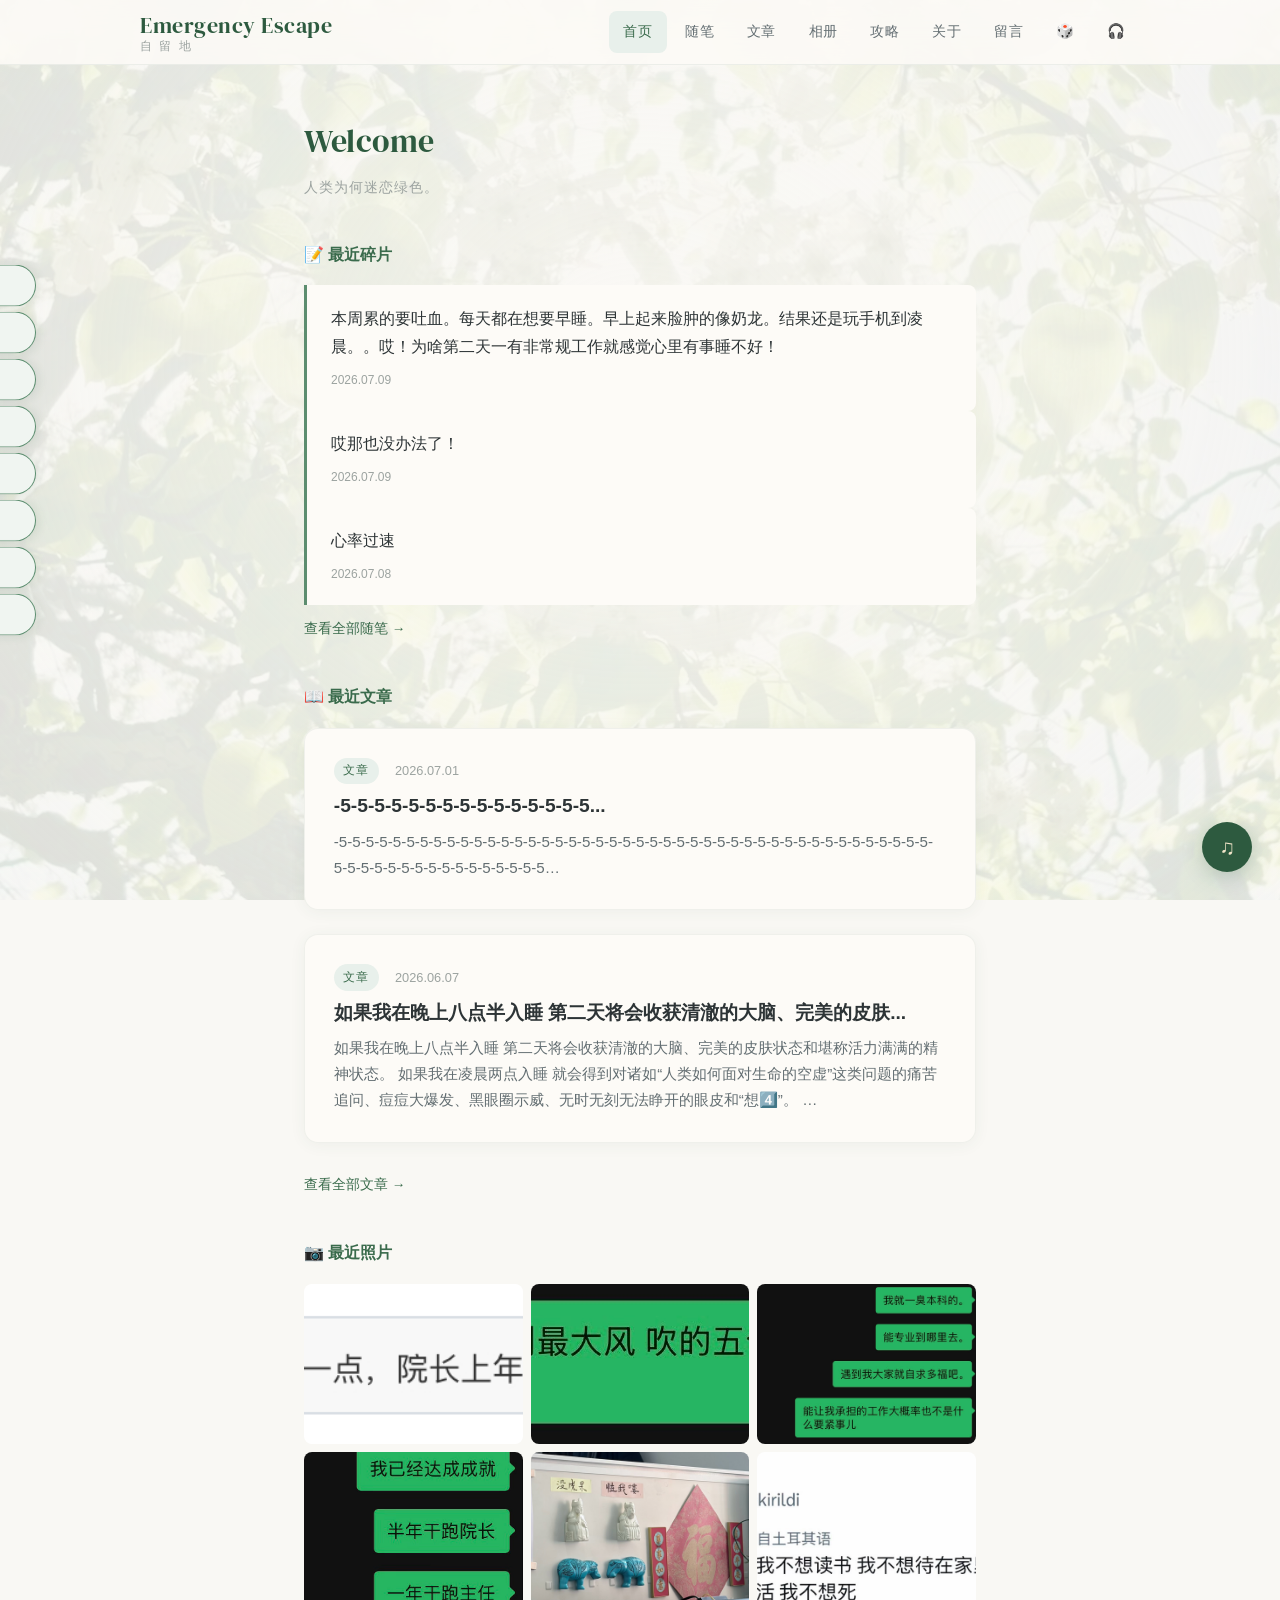
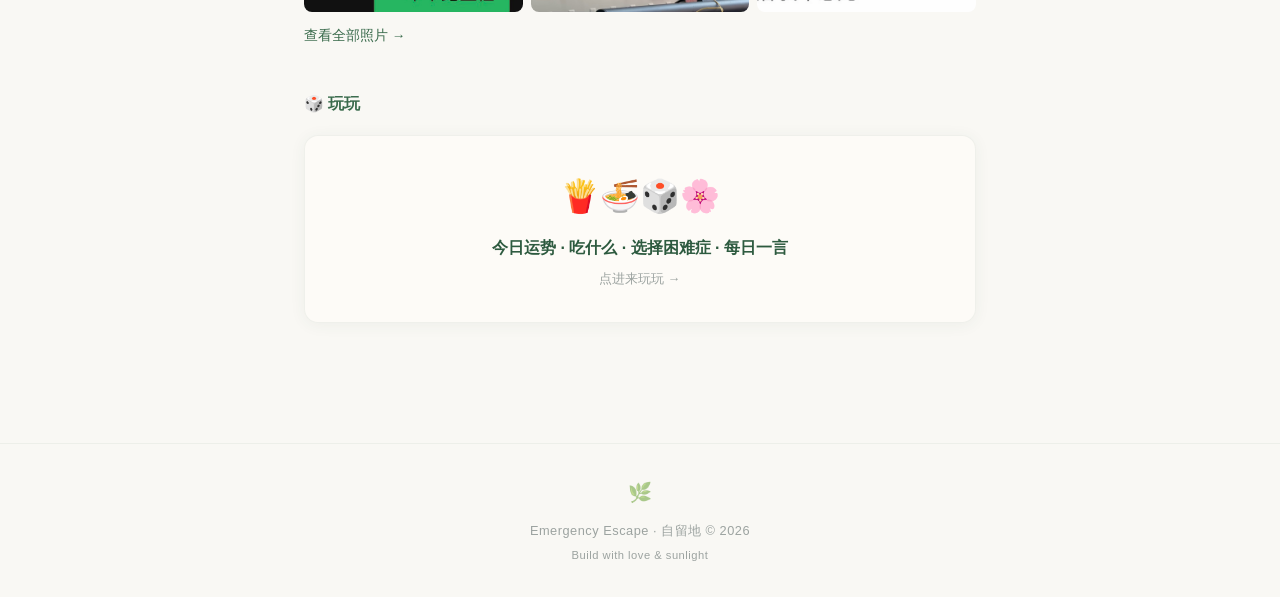
==== index.html @ 549bf19c "feat: 左侧边缘小动物探头缩头交互 - 8只可爱小动物竖排固定在页面左侧: 🐱🐶🐰🦊🐼🐸🐥🐨 - 默认探出脑袋(露出约36px)，鼠标悬停缩回(仅露4px) - 弹性动画 cubic-bezier" ====
<!DOCTYPE html>
<html lang="zh-CN">
<head>
  <meta charset="UTF-8">
  <meta name="viewport" content="width=device-width, initial-scale=1.0">
  <meta name="referrer" content="no-referrer">
  <title>Emergency Escape · 自留地</title>
  <link rel="stylesheet" href="css/style.css?v=1784276119">
  <link href="https://fonts.googleapis.com/css2?family=DM+Serif+Display:ital@0;1&display=swap" rel="stylesheet">
</head>
<body>

  <!-- 加载动画 -->
  <div class="loader-overlay" id="loader">
    <picture>
      <source srcset="images/still-feeling.webp?v=1" type="image/webp">
      <img src="images/still-feeling.jpg?v=1" class="loader-leaf" alt="🌿">
    </picture>
    <span class="loader-text">STILL FEELING</span>
  </div>

  <!-- 顶部导航 -->
  <header class="site-header">
    <div class="header-inner">
      <a href="#home" class="brand" onclick="navigate('home')">
        <span class="brand-en">Emergency Escape</span>
        <span class="brand-cn">自 留 地</span>
      </a>
      <button class="mobile-nav-toggle" onclick="toggleMobileNav()">☰</button>
      <nav class="nav-links" id="mobileNav">
        <a href="#home" onclick="navigate('home')">首页</a>
        <a href="#essays" onclick="navigate('essays')">随笔</a>
        <a href="#articles" onclick="navigate('articles')">文章</a>
        <a href="#photos" onclick="navigate('photos')">相册</a>
        <a href="#guides" onclick="navigate('guides')">攻略</a>
        <a href="#about" onclick="navigate('about')">关于</a>
        <a href="#guestbook" onclick="navigate('guestbook')">留言</a>
        <a href="#fun" onclick="navigate('fun')">🎲</a>
        <a href="#musicshares" onclick="navigate('musicshares')">🎧</a>
      </nav>
    </div>
  </header>

  <!-- 主内容区 -->
  <main class="main-content" id="mainContent">
    <!-- 各页面通过JS动态渲染 -->
  </main>

  <!-- 页脚 -->
  <footer class="site-footer">
    <a class='footer-leaf' href='/admin' title='管理'>🌿</a>
    <p>Emergency Escape · 自留地 &copy; 2026</p>
    <p style="margin-top:0.2rem;font-size:0.7rem;">Build with love & sunlight</p>
  </footer>
  <div class="lightbox" id="lightbox" onclick="closeLightbox()">
    <img src="" alt="" id="lightboxImg">
  </div>

  <!-- 左侧小动物探头 -->
  <div class="animal-peekers" id="animalPeekers">
    <div class="peek-animal" data-animal="🐱" style="--i: 0" title="喵~"></div>
    <div class="peek-animal" data-animal="🐶" style="--i: 1" title="汪~"></div>
    <div class="peek-animal" data-animal="🐰" style="--i: 2" title="咕~"></div>
    <div class="peek-animal" data-animal="🦊" style="--i: 3" title="嗷~"></div>
    <div class="peek-animal" data-animal="🐼" style="--i: 4" title="嗯~"></div>
    <div class="peek-animal" data-animal="🐸" style="--i: 5" title="呱~"></div>
    <div class="peek-animal" data-animal="🐥" style="--i: 6" title="叽~"></div>
    <div class="peek-animal" data-animal="🐨" style="--i: 7" title="呼~"></div>
  </div>

  <!-- 返回顶部 -->
  <button class="back-to-top" id="backToTop" onclick="window.scrollTo({top:0,behavior:'smooth'})">↑</button>

  <script src="data/weibo_import.js?v=1784276119"></script>
  <script src="js/data.js?v=1784276119"></script>
  <script src="js/app.js?v=1784276119"></script>
  <script src="data/playlist.js?v=1784276119"></script>
  <script src="data/pinned-song.js?v=1784276119"></script>
  <script src="js/player.js?v=1784276119"></script>
  <script src="js/survey.js?v=1784276119"></script>
</body>
</html>
---- css/style.css ----
/* ========================================
   Emergency Escape · 自留地
   墨绿色系 · 阳光树影 · 温暖纸白
   ======================================== */

:root {
  --green-deep: #2D5A3F;
  --green-mid: #3A6B4C;
  --green-soft: #5C8D6F;
  --green-wash: #E8F0EB;
  --green-pale: #F0F5F1;
  --paper: #F9F8F4;
  --paper-warm: #FDFBF7;
  --text: #2D3436;
  --text-light: #636E72;
  --text-muted: #9CA3A0;
  --gold: #C4A35A;
  --gold-light: #F0E4C8;
  --shadow: 0 2px 16px rgba(45, 90, 63, 0.06);
  --shadow-hover: 0 4px 24px rgba(45, 90, 63, 0.10);
  --radius: 14px;
  --radius-sm: 8px;
  --font-cn: "PingFang SC", "Hiragino Sans GB", "Microsoft YaHei", sans-serif;
  --font-en: "DM Serif Display", "Georgia", "Times New Roman", serif;
  --transition: 0.3s cubic-bezier(0.4, 0, 0.2, 1);
}

* { margin: 0; padding: 0; box-sizing: border-box; }

html { scroll-behavior: smooth; }

body {
  font-family: var(--font-cn);
  background: var(--paper);
  color: var(--text);
  line-height: 1.8;
  -webkit-font-smoothing: antialiased;
  min-height: 100vh;
  position: relative;
  cursor: url("data:image/svg+xml,%3Csvg xmlns='http://www.w3.org/2000/svg' width='32' height='32' viewBox='0 0 32 32'%3E%3Ctext x='16' y='22' text-anchor='middle' font-size='24'%3E🍟%3C/text%3E%3C/svg%3E") 16 16, auto;
}

/* 全站🍟光标 */
a, button, .card, .essay-item, .photo-bubble, .card-photos img,
.essay-photo, .nav-links a, .lightbox, .brand, .home-block,
[onclick], input[type="submit"], input[type="button"] {
  cursor: url("data:image/svg+xml,%3Csvg xmlns='http://www.w3.org/2000/svg' width='32' height='32' viewBox='0 0 32 32'%3E%3Ctext x='16' y='22' text-anchor='middle' font-size='24'%3E🍟%3C/text%3E%3C/svg%3E") 16 16, auto;
}

/* 全页梨花图半透背景 */
body::before {
  content: '';
  position: fixed;
  top: 0; left: 0;
  width: 100%; height: 100%;
  background: url('../images/leaf-blossom.jpg') center/cover no-repeat;
  background-attachment: fixed;
  opacity: 0.12;
  z-index: 0;
  pointer-events: none;
}

/* 中心渐变蒙版 — 引导视线聚焦内容，边缘更透 */
body::after {
  content: '';
  position: fixed;
  top: 0; left: 0;
  width: 100%; height: 100%;
  background: radial-gradient(ellipse at 50% 40%, rgba(249,248,244,0.65) 0%, rgba(249,248,244,0.35) 60%, rgba(249,248,244,0.15) 100%);
  z-index: 0;
  pointer-events: none;
}

/* ===== 顶部导航 ===== */
.site-header {
  position: sticky;
  top: 0;
  z-index: 100;
  background: rgba(253, 251, 247, 0.85);
  backdrop-filter: blur(20px);
  -webkit-backdrop-filter: blur(20px);
  border-bottom: 1px solid rgba(58, 107, 76, 0.08);
  padding: 0 2rem;
  transition: var(--transition);
}

.header-inner {
  max-width: 1000px;
  margin: 0 auto;
  display: flex;
  align-items: center;
  justify-content: space-between;
  height: 64px;
}

.brand {
  display: flex;
  flex-direction: column;
  gap: 0;
  text-decoration: none;
}

.brand-en {
  font-family: var(--font-en);
  font-size: 1.35rem;
  font-weight: 400;
  color: var(--green-deep);
  letter-spacing: 0.5px;
  line-height: 1.3;
}

.brand-cn {
  font-size: 0.75rem;
  color: var(--text-muted);
  letter-spacing: 2px;
  line-height: 1;
}

.nav-links {
  display: flex;
  gap: 0.25rem;
  list-style: none;
}

.nav-links a {
  display: block;
  padding: 0.5rem 0.9rem;
  text-decoration: none;
  color: var(--text-light);
  font-size: 0.9rem;
  border-radius: var(--radius-sm);
  transition: var(--transition);
  letter-spacing: 0.5px;
}

.nav-links a:hover,
.nav-links a.active {
  color: var(--green-mid);
  background: var(--green-wash);
}

.mobile-nav-toggle {
  display: none;
  background: none;
  border: none;
  font-size: 1.5rem;
  color: var(--green-mid);
  cursor: pointer;
  padding: 0.5rem;
}

/* ===== 主内容区 ===== */
.main-content {
  max-width: 720px;
  margin: 0 auto;
  padding: 3rem 1.5rem 5rem;
  min-height: calc(100vh - 180px);
  position: relative;
  z-index: 1;
}

/* ===== 页面标题 ===== */
.page-title {
  font-family: var(--font-en);
  font-size: 2rem;
  color: var(--green-deep);
  margin-bottom: 0.35rem;
  font-weight: 400;
  letter-spacing: 0.5px;
}

.page-subtitle {
  font-size: 0.85rem;
  color: var(--text-muted);
  margin-bottom: 2.5rem;
  letter-spacing: 1px;
}

/* ===== 卡片 ===== */
.card {
  background: var(--paper-warm);
  border: 1px solid rgba(58, 107, 76, 0.07);
  border-radius: var(--radius);
  padding: 1.8rem;
  margin-bottom: 1.5rem;
  transition: var(--transition);
  box-shadow: var(--shadow);
}

.card:hover {
  box-shadow: var(--shadow-hover);
  transform: translateY(-1px);
}

.card-meta {
  display: flex;
  align-items: center;
  gap: 1rem;
  font-size: 0.8rem;
  color: var(--text-muted);
  margin-bottom: 0.5rem;
}

.card-category {
  display: inline-block;
  padding: 0.15rem 0.6rem;
  background: var(--green-wash);
  color: var(--green-mid);
  border-radius: 100px;
  font-size: 0.75rem;
  letter-spacing: 1px;
}

.card-title {
  font-size: 1.2rem;
  color: var(--text);
  margin-bottom: 0.5rem;
  font-weight: 600;
  line-height: 1.5;
}

.card-excerpt {
  font-size: 0.95rem;
  color: var(--text-light);
  line-height: 1.7;
  display: -webkit-box;
  -webkit-line-clamp: 3;
  -webkit-box-orient: vertical;
  overflow: hidden;
}

.card-photos {
  display: grid;
  grid-template-columns: repeat(auto-fill, minmax(180px, 1fr));
  gap: 0.5rem;
  margin-top: 1rem;
}

.card-photos img {
  width: 100%;
  height: 160px;
  object-fit: cover;
  border-radius: var(--radius-sm);
  cursor: pointer;
  transition: var(--transition);
}

.card-photos img:hover {
  transform: scale(1.03);
  box-shadow: var(--shadow-hover);
}

/* ===== 随笔碎片 ===== */
.essay-feed {
  display: flex;
  flex-direction: column;
  gap: 1.2rem;
}

.essay-item {
  background: var(--paper-warm);
  border-left: 3px solid var(--green-soft);
  padding: 1.2rem 1.5rem;
  border-radius: 0 var(--radius-sm) var(--radius-sm) 0;
  position: relative;
  transition: var(--transition);
}

.essay-item:hover {
  border-left-color: var(--green-mid);
  background: #fff;
}

.essay-text {
  font-size: 1rem;
  line-height: 1.8;
  color: var(--text);
}

.essay-date {
  font-size: 0.75rem;
  color: var(--text-muted);
  margin-top: 0.5rem;
}

.essay-photo {
  margin-top: 0.8rem;
  max-width: 100%;
  border-radius: var(--radius-sm);
  max-height: 400px;
  object-fit: contain;
}

/* ===== 文章页 ===== */
.article-full {
  max-width: 680px;
  margin: 0 auto;
}

.article-full h1 {
  font-size: 1.8rem;
  color: var(--green-deep);
  margin-bottom: 0.5rem;
  font-weight: 700;
  line-height: 1.4;
}

.article-full .article-body {
  margin-top: 1.5rem;
  font-size: 1rem;
  line-height: 2;
  white-space: pre-wrap;
  color: var(--text);
}

/* ===== 相册 ===== */
.photo-grid {
  display: flex;
  flex-wrap: wrap;
  justify-content: center;
  align-items: center;
  gap: 1.2rem;
  padding: 1rem 0;
  width: 100vw;
  margin-left: calc(-50vw + 50%);
}

.photo-bubble {
  border-radius: 50%;
  overflow: hidden;
  cursor: pointer;
  flex-shrink: 0;
  transition: transform 0.35s cubic-bezier(0.34, 1.56, 0.64, 1), box-shadow 0.35s ease;
  box-shadow: 0 4px 20px rgba(45,90,63,0.12);
}

.photo-bubble:hover {
  transform: scale(1.12);
  box-shadow: 0 8px 36px rgba(45,90,63,0.22);
}

.photo-bubble img {
  width: 100%;
  height: 100%;
  object-fit: cover;
  display: block;
}

/* ===== 留言板 ===== */
.guestbook-form {
  margin-bottom: 2rem;
}

.guestbook-form input,
.guestbook-form textarea {
  width: 100%;
  padding: 0.8rem 1rem;
  border: 1px solid rgba(58, 107, 76, 0.15);
  border-radius: var(--radius-sm);
  font-family: var(--font-cn);
  font-size: 0.95rem;
  margin-bottom: 0.8rem;
  background: white;
  transition: var(--transition);
  outline: none;
}

.guestbook-form input:focus,
.guestbook-form textarea:focus {
  border-color: var(--green-mid);
  box-shadow: 0 0 0 3px rgba(58, 107, 76, 0.08);
}

.guestbook-form textarea {
  min-height: 80px;
  resize: vertical;
}

.btn {
  display: inline-block;
  padding: 0.6rem 1.8rem;
  background: var(--green-mid);
  color: white;
  border: none;
  border-radius: 100px;
  font-size: 0.9rem;
  cursor: pointer;
  font-family: var(--font-cn);
  letter-spacing: 1px;
  transition: var(--transition);
}

.btn:hover {
  background: var(--green-deep);
  box-shadow: 0 4px 12px rgba(45, 90, 63, 0.2);
}

.btn-outline {
  background: transparent;
  color: var(--green-mid);
  border: 1.5px solid var(--green-mid);
}

.btn-outline:hover {
  background: var(--green-wash);
  box-shadow: none;
}

.btn-sm {
  padding: 0.35rem 1rem;
  font-size: 0.8rem;
}

.message-item {
  background: white;
  border-radius: var(--radius-sm);
  padding: 1.2rem 1.4rem;
  margin-bottom: 0.8rem;
  border: 1px solid rgba(58, 107, 76, 0.06);
  box-shadow: var(--shadow);
}

.message-header {
  display: flex;
  justify-content: space-between;
  align-items: center;
  margin-bottom: 0.4rem;
}

.message-name {
  font-weight: 600;
  font-size: 0.9rem;
  color: var(--green-mid);
}

.message-time {
  font-size: 0.75rem;
  color: var(--text-muted);
}

.message-body {
  font-size: 0.95rem;
  color: var(--text);
  line-height: 1.7;
}

/* ===== 关于页 ===== */
.about-section {
  text-align: center;
  padding-top: 2rem;
}

.about-avatar {
  width: 100px;
  height: 100px;
  border-radius: 50%;
  margin: 0 auto 1.5rem;
  overflow: hidden;
  box-shadow: 0 4px 20px rgba(45,90,63,0.15);
  animation: breathe 3s ease-in-out infinite;
}

.about-name {
  font-family: var(--font-en);
  font-size: 1.6rem;
  color: var(--green-deep);
  margin-bottom: 0.3rem;
}

.about-bio {
  color: var(--text-light);
  font-size: 0.95rem;
  max-width: 400px;
  margin: 0 auto 2rem;
  line-height: 1.8;
}

.about-links {
  display: flex;
  gap: 1rem;
  justify-content: center;
  flex-wrap: wrap;
}

.about-links a {
  color: var(--green-mid);
  text-decoration: none;
  padding: 0.5rem 1.2rem;
  border: 1px solid rgba(58, 107, 76, 0.2);
  border-radius: 100px;
  font-size: 0.85rem;
  transition: var(--transition);
}

.about-links a:hover {
  background: var(--green-wash);
  border-color: var(--green-mid);
}

/* 首页区块 */
.home-block {
  margin-bottom: 2.5rem;
}
.site-footer {
  text-align: center;
  padding: 2rem 1.5rem;
  color: var(--text-muted);
  font-size: 0.8rem;
  border-top: 1px solid rgba(58, 107, 76, 0.06);
  letter-spacing: 0.5px;
  position: relative;
  z-index: 1;
}

.site-footer .footer-leaf {
  display: block;
  font-size: 1.2rem;
  margin-bottom: 0.5rem;
  color: var(--green-soft);
  text-decoration: none;
  opacity: 0.5;
  transition: opacity 0.2s;
  cursor: pointer;
}
.site-footer .footer-leaf:hover {
  opacity: 0.8;
}

/* ===== 图片灯箱 ===== */
.lightbox {
  display: none;
  position: fixed;
  top: 0; left: 0;
  width: 100%; height: 100%;
  background: rgba(0, 0, 0, 0.9);
  z-index: 1000;
  justify-content: center;
  align-items: center;
  cursor: pointer;
}

.lightbox.active {
  display: flex;
}

.lightbox img {
  max-width: 90vw;
  max-height: 90vh;
  border-radius: var(--radius-sm);
  box-shadow: 0 8px 40px rgba(0,0,0,0.5);
}

/* ===== 空状态 ===== */
.empty-state {
  text-align: center;
  padding: 4rem 1rem;
  color: var(--text-muted);
}

.empty-state .empty-icon {
  font-size: 3rem;
  display: block;
  margin-bottom: 1rem;
  color: var(--green-soft);
}

.empty-state p {
  font-size: 0.95rem;
}

/* ===== 返回顶部 ===== */
.back-to-top {
  position: fixed;
  bottom: 2rem;
  right: 2rem;
  width: 44px;
  height: 44px;
  background: var(--green-mid);
  color: white;
  border: none;
  border-radius: 50%;
  cursor: pointer;
  font-size: 1.2rem;
  box-shadow: 0 4px 12px rgba(45, 90, 63, 0.25);
  opacity: 0;
  transform: translateY(20px);
  transition: var(--transition);
  z-index: 50;
  display: flex;
  align-items: center;
  justify-content: center;
}

.back-to-top.visible {
  opacity: 1;
  transform: translateY(0);
}

.back-to-top:hover {
  transform: translateY(-3px);
  box-shadow: 0 6px 16px rgba(45, 90, 63, 0.35);
}

/* ===== 响应式 ===== */
@media (max-width: 768px) {
  .site-header { padding: 0 1rem; }
  .header-inner { height: 56px; }

  .mobile-nav-toggle { display: block; }

  .nav-links {
    display: none;
    position: absolute;
    top: 56px;
    left: 0;
    width: 100%;
    background: rgba(253, 251, 247, 0.98);
    backdrop-filter: blur(20px);
    flex-direction: column;
    padding: 0.5rem 1rem;
    border-bottom: 1px solid rgba(58, 107, 76, 0.08);
    box-shadow: var(--shadow);
  }

  .nav-links.open { display: flex; }

  .main-content { padding: 2rem 1rem 4rem; }

  .page-title { font-size: 1.6rem; }

  .photo-grid { gap: 0.75rem; }

  .card-photos {
    grid-template-columns: repeat(auto-fill, minmax(140px, 1fr));
  }
}

@media (max-width: 480px) {
  .photo-grid { gap: 0.6rem; }
  .brand-en { font-size: 1.1rem; }
}

/* ===== 页面过渡动画 ===== */

/* 退出：上浮缩小模糊 */
@keyframes pageExit {
  from { opacity: 1; transform: translateY(0) scale(1); filter: blur(0); }
  to   { opacity: 0; transform: translateY(-12px) scale(0.97); filter: blur(2px); }
}

/* 进入：从下弹入，微弱过冲回弹 */
@keyframes pageEnter {
  0%   { opacity: 0; transform: translateY(28px) scale(0.96); }
  65%  { opacity: 1; transform: translateY(-3px) scale(1.01); }
  100% { opacity: 1; transform: translateY(0) scale(1); }
}

.page-section {
  animation: pageEnter 0.5s cubic-bezier(0.22, 0.61, 0.36, 1) forwards;
}

.page-section.exiting {
  animation: pageExit 0.2s ease forwards;
  pointer-events: none;
}

/* 内容项交错入场 */
@keyframes fadeInUp {
  from { opacity: 0; transform: translateY(16px); }
  to   { opacity: 1; transform: translateY(0); }
}

/* 导航链接点击波纹 */
.nav-links a {
  position: relative;
  overflow: hidden;
}
.nav-links a::after {
  content: '';
  position: absolute;
  inset: 0;
  background: radial-gradient(circle at center, var(--green-soft) 0%, transparent 70%);
  opacity: 0;
  transition: opacity 0.15s ease;
}
.nav-links a:active::after {
  opacity: 0.12;
}

.essay-item:nth-child(1) { animation-delay: 0.05s; }
.essay-item:nth-child(2) { animation-delay: 0.10s; }
.essay-item:nth-child(3) { animation-delay: 0.15s; }

.card:nth-child(1) { animation-delay: 0.05s; }
.card:nth-child(2) { animation-delay: 0.10s; }
.card:nth-child(3) { animation-delay: 0.15s; }

/* ===== 加载页 ===== */
.loader-overlay {
  position: fixed;
  top: 0; left: 0;
  width: 100%; height: 100%;
  background: var(--paper);
  z-index: 9999;
  display: flex;
  flex-direction: column;
  align-items: center;
  justify-content: center;
  transition: opacity 0.6s ease, visibility 0.6s ease;
}

.loader-overlay.hidden {
  opacity: 0;
  visibility: hidden;
}

.loader-leaf {
  width: 120px;
  height: 120px;
  object-fit: cover;
  border-radius: 50%;
  animation: breathe 2.4s ease-in-out infinite;
  margin-bottom: 1.5rem;
  box-shadow: 0 4px 20px rgba(45,90,63,0.15);
}

@keyframes breathe {
  0%, 100% { transform: scale(1); opacity: 0.9; }
  50% { transform: scale(1.06); opacity: 1; }
}

.about-avatar img {
  width: 100%;
  height: 100%;
  object-fit: cover;
  border-radius: 50%;
  display: block;
}

.loader-text {
  color: var(--text-muted);
  font-size: 0.9rem;
  letter-spacing: 2px;
}

/* ========================================
   音乐播放器 — 网易云歌单 · 浮动面板
   ======================================== */

/* 浮动按钮 */
.music-btn {
  position: fixed;
  bottom: 28px;
  right: 28px;
  z-index: 200;
  width: 50px;
  height: 50px;
  border-radius: 50%;
  border: none;
  background: var(--green-deep);
  color: var(--gold-light);
  font-size: 1.3rem;
  cursor: pointer;
  box-shadow: 0 4px 20px rgba(45, 90, 63, 0.25);
  transition: all var(--transition);
  display: flex;
  align-items: center;
  justify-content: center;
  outline: none;
}

.music-btn:hover {
  transform: scale(1.08);
  box-shadow: 0 6px 28px rgba(45, 90, 63, 0.35);
}

.music-btn:active {
  transform: scale(0.95);
}

.music-btn .music-btn-icon {
  display: block;
  line-height: 1;
  transition: transform var(--transition);
}

/* 播放中按钮跳动 */
.music-btn.active {
  background: var(--green-mid);
  animation: musicPulse 2s ease-in-out infinite;
}

@keyframes musicPulse {
  0%, 100% { box-shadow: 0 4px 20px rgba(45, 90, 63, 0.25); }
  50%      { box-shadow: 0 4px 32px rgba(58, 107, 76, 0.45); }
}

/* 播放面板 */
.music-panel {
  position: fixed;
  bottom: 96px;
  right: 28px;
  z-index: 199;
  width: 320px;
  background: var(--paper-warm);
  border-radius: var(--radius);
  box-shadow: 0 8px 40px rgba(45, 90, 63, 0.12);
  border: 1px solid rgba(58, 107, 76, 0.1);
  padding: 1rem;
  opacity: 0;
  visibility: hidden;
  transform: translateY(16px) scale(0.95);
  transition: all 0.35s cubic-bezier(0.4, 0, 0.2, 1);
  pointer-events: none;
}

.music-panel.visible {
  opacity: 1;
  visibility: visible;
  transform: translateY(0) scale(1);
  pointer-events: auto;
}

.music-panel-inner {
  display: flex;
  flex-direction: column;
  align-items: center;
  gap: 0.6rem;
}

/* 唱片封面 */
.music-cover-wrap {
  position: relative;
  width: 120px;
  height: 120px;
  flex-shrink: 0;
}

.music-cover {
  width: 120px;
  height: 120px;
  border-radius: 50%;
  object-fit: cover;
  border: 3px solid var(--green-wash);
  box-shadow: 0 2px 12px rgba(0,0,0,0.08);
  transition: border-color var(--transition);
}

.music-disc {
  position: absolute;
  top: 50%;
  left: 50%;
  transform: translate(-50%, -50%);
  width: 32px;
  height: 32px;
  border-radius: 50%;
  background: rgba(253, 251, 247, 0.9);
  border: 2px solid var(--green-soft);
  pointer-events: none;
}

/* 封面旋转动画 — 播放中 */
@keyframes musicSpin {
  from { transform: rotate(0deg); }
  to   { transform: rotate(360deg); }
}

/* 歌曲信息 */
.music-info {
  text-align: center;
  max-width: 100%;
  overflow: hidden;
}

.music-name {
  font-size: 0.95rem;
  font-weight: 600;
  color: var(--text);
  white-space: nowrap;
  overflow: hidden;
  text-overflow: ellipsis;
  max-width: 260px;
  margin: 0 auto;
}

.music-artist {
  font-size: 0.78rem;
  color: var(--text-muted);
  white-space: nowrap;
  overflow: hidden;
  text-overflow: ellipsis;
  max-width: 260px;
  margin: 2px auto 0;
}

/* 控制按钮 */
.music-controls {
  display: flex;
  align-items: center;
  gap: 0.8rem;
}

.music-ctrl {
  width: 36px;
  height: 36px;
  border-radius: 50%;
  border: 1.5px solid var(--green-wash);
  background: transparent;
  color: var(--green-deep);
  font-size: 0.75rem;
  cursor: pointer;
  display: flex;
  align-items: center;
  justify-content: center;
  transition: all var(--transition);
  outline: none;
  line-height: 1;
}

.music-ctrl:hover {
  background: var(--green-wash);
  border-color: var(--green-soft);
}

.music-ctrl:active {
  transform: scale(0.9);
}

.music-play {
  width: 44px;
  height: 44px;
  font-size: 0.9rem;
  background: var(--green-deep);
  color: var(--paper-warm);
  border: none;
  box-shadow: 0 2px 10px rgba(45, 90, 63, 0.2);
}

.music-play:hover {
  background: var(--green-mid);
  color: var(--paper-warm);
}

/* 进度条容器 */
.music-progress-wrap {
  display: flex;
  align-items: center;
  gap: 0.5rem;
  margin-top: 0.5rem;
}

.music-time {
  font-size: 0.65rem;
  color: var(--text-muted);
  min-width: 32px;
  text-align: center;
  font-variant-numeric: tabular-nums;
  user-select: none;
}

/* 可拖动的进度条轨道 */
.music-progress {
  flex: 1;
  height: 6px;
  background: var(--green-wash);
  border-radius: 3px;
  cursor: pointer;
  position: relative;
  transition: height 0.15s;
}

.music-progress:hover {
  height: 8px;
  border-radius: 4px;
}

.music-progress-bar {
  height: 100%;
  background: var(--green-soft);
  border-radius: inherit;
  width: 0%;
  transition: width 0.3s linear;
  position: relative;
}

/* 拖动滑块 */
.music-progress-thumb {
  position: absolute;
  right: -6px;
  top: 50%;
  transform: translate(50%, -50%);
  width: 12px;
  height: 12px;
  background: var(--green-deep);
  border-radius: 50%;
  box-shadow: 0 1px 4px rgba(45, 90, 63, 0.3);
  opacity: 0;
  transition: opacity 0.15s, transform 0.15s;
}

.music-progress:hover .music-progress-thumb,
.music-progress:active .music-progress-thumb {
  opacity: 1;
}

/* ========================================
   音乐分享卡片
   ======================================== */

.music-share-list {
  display: flex;
  flex-direction: column;
  gap: 1rem;
}

.music-share-card {
  display: flex;
  gap: 1rem;
  background: white;
  border-radius: var(--radius);
  padding: 1rem;
  border: 1px solid rgba(58, 107, 76, 0.08);
  box-shadow: var(--shadow);
  transition: var(--transition);
  align-items: flex-start;
}

.music-share-card:hover {
  box-shadow: var(--shadow-hover);
}

.music-share-cover {
  flex-shrink: 0;
  width: 80px;
  height: 80px;
  border-radius: var(--radius-sm);
  overflow: hidden;
}

.music-share-cover img {
  width: 100%;
  height: 100%;
  object-fit: cover;
}

.music-share-cover-fallback {
  width: 100%;
  height: 100%;
  background: var(--green-wash);
  display: flex;
  align-items: center;
  justify-content: center;
  font-size: 2rem;
  border-radius: var(--radius-sm);
}

.music-share-info {
  flex: 1;
  min-width: 0;
}

.music-share-name {
  font-size: 1rem;
  font-weight: 600;
  color: var(--text);
  white-space: nowrap;
  overflow: hidden;
  text-overflow: ellipsis;
}

.music-share-artist {
  font-size: 0.85rem;
  color: var(--text-muted);
  white-space: nowrap;
  overflow: hidden;
  text-overflow: ellipsis;
}

.music-share-meta {
  display: flex;
  gap: 0.8rem;
  margin-top: 0.35rem;
  font-size: 0.75rem;
  color: var(--text-muted);
}

.music-share-platform {
  color: var(--green-mid);
}

.music-share-date {
  color: var(--text-muted);
}

.music-share-note {
  margin-top: 0.5rem;
  font-size: 0.85rem;
  color: var(--text-light);
  line-height: 1.6;
}

.music-share-link {
  display: inline-block;
  margin-top: 0.4rem;
  font-size: 0.8rem;
  color: var(--green-mid);
  text-decoration: none;
  transition: var(--transition);
}

.music-share-link:hover {
  color: var(--green-deep);
  text-decoration: underline;
}

/* 响应式调整 */
@media (max-width: 480px) {
  .music-btn {
    bottom: 18px;
    right: 18px;
    width: 44px;
    height: 44px;
  }

  .music-panel {
    bottom: 76px;
    right: 10px;
    width: calc(100vw - 20px);
    max-width: 320px;
  }
}

/* ===== 玩玩 · 小玩具 ===== */
.fun-card {
  background: var(--paper-warm);
  border: 1px solid rgba(58, 107, 76, 0.08);
  border-radius: var(--radius);
  padding: 1.8rem;
  margin-bottom: 1.5rem;
  box-shadow: var(--shadow);
  transition: var(--transition);
  animation: fadeInUp 0.5s ease forwards;
}
.fun-card:nth-child(2) { animation-delay: 0.08s; }
.fun-card:nth-child(3) { animation-delay: 0.16s; }
.fun-card:nth-child(4) { animation-delay: 0.24s; }
.fun-card:nth-child(5) { animation-delay: 0.32s; }

.fun-card-header {
  display: flex;
  align-items: center;
  gap: 0.6rem;
  margin-bottom: 1.2rem;
}

.fun-icon { font-size: 1.4rem; }

.fun-title {
  font-size: 1.05rem;
  font-weight: 600;
  color: var(--green-deep);
  letter-spacing: 0.5px;
}

.fun-card-body {
  min-height: 60px;
  margin-bottom: 1.2rem;
}

.fun-btn {
  width: 100%;
  padding: 0.7rem;
  font-size: 0.95rem;
}

.fun-textarea {
  width: 100%;
  padding: 0.8rem 1rem;
  border: 1.5px solid rgba(58, 107, 76, 0.15);
  border-radius: var(--radius-sm);
  font-family: var(--font-cn);
  font-size: 0.9rem;
  line-height: 1.8;
  background: var(--paper);
  color: var(--text);
  resize: vertical;
  transition: var(--transition);
}
.fun-textarea:focus {
  outline: none;
  border-color: var(--green-soft);
  box-shadow: 0 0 0 3px rgba(92, 141, 111, 0.1);
}

/* 今日运势 */
.fortune-empty {
  text-align: center;
  color: var(--text-muted);
  font-size: 0.9rem;
  padding: 1.5rem 0;
}

.fortune-drawing {
  text-align: center;
  font-size: 1.1rem;
  color: var(--green-mid);
  padding: 1.5rem 0;
  animation: pulse 0.6s ease-in-out infinite alternate;
}

@keyframes pulse {
  from { opacity: 0.6; transform: scale(0.97); }
  to   { opacity: 1;   transform: scale(1.03); }
}

.fortune-result {
  text-align: center;
  animation: fadeInUp 0.4s ease forwards;
}

.fortune-score {
  margin-bottom: 1rem;
}

.fortune-fry {
  font-size: 2rem;
  text-align: center;
  line-height: 1.4;
  animation: fryBounce 0.6s cubic-bezier(0.34, 1.56, 0.64, 1);
}

@keyframes fryBounce {
  0%   { transform: scale(0); opacity: 0; }
  60%  { transform: scale(1.2); opacity: 1; }
  100% { transform: scale(1); opacity: 1; }
}

.fortune-score-label {
  font-size: 0.75rem;
  color: var(--text-muted);
  margin-top: 0.4rem;
  letter-spacing: 1px;
}

.fortune-text {
  font-size: 1rem;
  color: var(--text);
  margin: 0.8rem 0 1rem;
  font-weight: 500;
}

.fortune-detail {
  font-size: 0.85rem;
  color: var(--text-light);
  margin: 0.4rem 0;
  text-align: left;
  padding-left: 1rem;
}

.fortune-tag {
  display: inline-block;
  padding: 0.1rem 0.5rem;
  border-radius: 6px;
  font-size: 0.78rem;
  font-weight: 600;
  margin-right: 0.4rem;
}
.fortune-yi { background: rgba(92, 141, 111, 0.15); color: var(--green-mid); }
.fortune-ji { background: rgba(196, 100, 80, 0.15); color: #c46450; }

.fortune-date {
  font-size: 0.72rem;
  color: var(--text-muted);
  margin-top: 0.8rem;
  letter-spacing: 1px;
}

/* 吃什么 */
.food-display {
  text-align: center;
  font-size: 1.3rem;
  font-weight: 600;
  color: var(--green-deep);
  padding: 1.8rem 0;
  transition: var(--transition);
}

.food-spinning {
  color: var(--green-soft);
  animation: shake 0.08s linear infinite alternate;
}

@keyframes shake {
  from { transform: translateX(-2px); }
  to   { transform: translateX(2px); }
}

.food-picked {
  animation: foodReveal 0.6s ease;
}

@keyframes foodReveal {
  0%   { transform: scale(0.8); opacity: 0.3; }
  50%  { transform: scale(1.15); }
  100% { transform: scale(1); opacity: 1; }
}

/* 选择困难症 */
.choice-result {
  margin-top: 0.8rem;
  min-height: 40px;
}

.choice-warn {
  color: var(--gold);
  font-size: 0.85rem;
  text-align: center;
  padding: 0.5rem;
}

.choice-rolling {
  text-align: center;
  font-size: 1.1rem;
  color: var(--green-soft);
  font-weight: 600;
  animation: shake 0.07s linear infinite alternate;
}

.choice-final {
  text-align: center;
  font-size: 1.1rem;
  color: var(--text);
  padding: 0.8rem;
  background: var(--green-wash);
  border-radius: var(--radius-sm);
  animation: fadeInUp 0.4s ease forwards;
}
.choice-final strong {
  color: var(--green-deep);
  font-size: 1.25rem;
}

/* 每日一言 */
.quote-display {
  font-size: 1rem;
  line-height: 1.9;
  color: var(--text-light);
  padding: 1rem 0.5rem;
  text-align: center;
  font-style: italic;
  transition: opacity 0.3s ease;
}

.quote-fade-out { opacity: 0; }
.quote-fade-in { animation: fadeInUp 0.5s ease forwards; }

/* ===== 问卷弹窗 ===== */
.survey-overlay {
  position: fixed;
  inset: 0;
  background: rgba(0,0,0,0.5);
  z-index: 10000;
  display: flex;
  align-items: center;
  justify-content: center;
  opacity: 0;
  transition: opacity 0.3s ease;
  overflow-y: auto;
  padding: 1rem;
  backdrop-filter: blur(4px);
}
.survey-overlay.active { opacity: 1; }

.survey-modal {
  background: #fdfcf8;
  border-radius: 20px;
  max-width: 600px;
  width: 100%;
  max-height: 85vh;
  overflow-y: auto;
  box-shadow: 0 20px 60px rgba(0,0,0,0.2);
  animation: surveyIn 0.4s cubic-bezier(0.34, 1.56, 0.64, 1);
}
@keyframes surveyIn {
  from { transform: translateY(30px) scale(0.95); opacity: 0; }
  to { transform: translateY(0) scale(1); opacity: 1; }
}

.survey-header {
  padding: 2rem 2rem 0.5rem;
  text-align: center;
}
.survey-icon { font-size: 2rem; display: block; margin-bottom: 0.5rem; }
.survey-header h2 {
  font-size: 1.3rem;
  color: var(--green-deep);
  margin: 0 0 0.3rem;
}
.survey-sub {
  font-size: 0.85rem;
  color: var(--text-muted);
  margin: 0;
}

.survey-body { padding: 1rem 2rem; }

.survey-field {
  margin-bottom: 1.2rem;
}
.survey-field label {
  display: block;
  font-size: 0.85rem;
  color: var(--green-deep);
  font-weight: 600;
  margin-bottom: 0.4rem;
  line-height: 1.5;
}
.survey-required { color: #e74c3c; }
.survey-field input[type="text"] {
  width: 100%;
  padding: 0.7rem 1rem;
  border: 1.5px solid #d4cfc4;
  border-radius: 10px;
  font-size: 0.9rem;
  font-family: inherit;
  background: #fff;
  transition: border-color 0.2s;
  box-sizing: border-box;
}
.survey-field input[type="text"]:focus {
  outline: none;
  border-color: var(--green-mid);
  box-shadow: 0 0 0 3px rgba(58,107,76,0.08);
}
.survey-field textarea {
  width: 100%;
  padding: 0.7rem 1rem;
  border: 1.5px solid #d4cfc4;
  border-radius: 10px;
  font-size: 0.9rem;
  font-family: inherit;
  background: #fff;
  resize: vertical;
  transition: border-color 0.2s;
  box-sizing: border-box;
  line-height: 1.6;
}
.survey-field textarea:focus {
  outline: none;
  border-color: var(--green-mid);
  box-shadow: 0 0 0 3px rgba(58,107,76,0.08);
}
.survey-last {
  background: #fdf6ee;
  border-radius: 12px;
  padding: 1rem;
  border: 1px dashed #e8c97a;
}
.survey-last label { color: #8b6914; }

.survey-footer {
  padding: 1rem 2rem 2rem;
  display: flex;
  gap: 0.8rem;
  justify-content: flex-end;
}
.survey-btn-skip {
  padding: 0.6rem 1.5rem;
  border: 1px solid #ccc;
  background: transparent;
  border-radius: 10px;
  font-size: 0.85rem;
  color: var(--text-muted);
  cursor: pointer;
  font-family: inherit;
  transition: all 0.2s;
}
.survey-btn-skip:hover { border-color: #999; color: #666; }
.survey-btn-submit {
  padding: 0.6rem 1.8rem;
  border: none;
  background: var(--green-mid);
  color: #fff;
  border-radius: 10px;
  font-size: 0.9rem;
  font-weight: 600;
  cursor: pointer;
  font-family: inherit;
  transition: all 0.2s;
}
.survey-btn-submit:hover { background: var(--green-deep); transform: translateY(-1px); }
.survey-btn-submit:disabled { opacity: 0.6; cursor: not-allowed; transform: none; }

@keyframes shake {
  0%, 100% { transform: translateX(0); }
  25% { transform: translateX(-6px); }
  50% { transform: translateX(6px); }
  75% { transform: translateX(-4px); }
}

/* ========================================
   左侧小动物探头 Peek-a-Boo
   ======================================== */

.animal-peekers {
  position: fixed;
  left: 0;
  top: 50%;
  transform: translateY(-50%);
  z-index: 400;
  display: flex;
  flex-direction: column;
  gap: 5px;
  pointer-events: none;
}

.peek-animal {
  width: 50px;
  height: 42px;
  background: var(--green-pale);
  border: 1.5px solid var(--green-soft);
  border-left: none;
  border-radius: 0 21px 21px 0;
  display: flex;
  align-items: center;
  justify-content: center;
  font-size: 20px;
  line-height: 1;
  cursor: pointer;
  transform: translateX(-14px);
  transition: transform 0.35s cubic-bezier(0.34, 1.56, 0.64, 1),
              box-shadow 0.35s ease;
  box-shadow: 3px 1px 10px rgba(45, 90, 63, 0.10);
  pointer-events: auto;
  user-select: none;
  opacity: 0;
  animation: peekIn 0.5s cubic-bezier(0.34, 1.56, 0.64, 1) forwards;
  animation-delay: calc(var(--i, 0) * 0.08s + 1.6s);
}

.peek-animal:hover {
  transform: translateX(-46px);
  box-shadow: 1px 1px 4px rgba(45, 90, 63, 0.04);
}

.peek-animal:active {
  transform: translateX(-46px) scale(0.90);
  transition: transform 0.12s ease;
}

.peek-animal.wiggle {
  animation: animalWiggle 0.45s ease !important;
}

@keyframes peekIn {
  from {
    opacity: 0;
    transform: translateX(-52px);
  }
  to {
    opacity: 1;
    transform: translateX(-14px);
  }
}

@keyframes animalWiggle {
  0%, 100% { transform: translateX(-14px) rotate(0deg); }
  20%  { transform: translateX(-6px) rotate(-6deg); }
  50%  { transform: translateX(-22px) rotate(4deg); }
  80%  { transform: translateX(-10px) rotate(-3deg); }
}

/* 移动端隐藏（避免遮挡导航） */
@media (max-width: 768px) {
  .animal-peekers { display: none; }
}
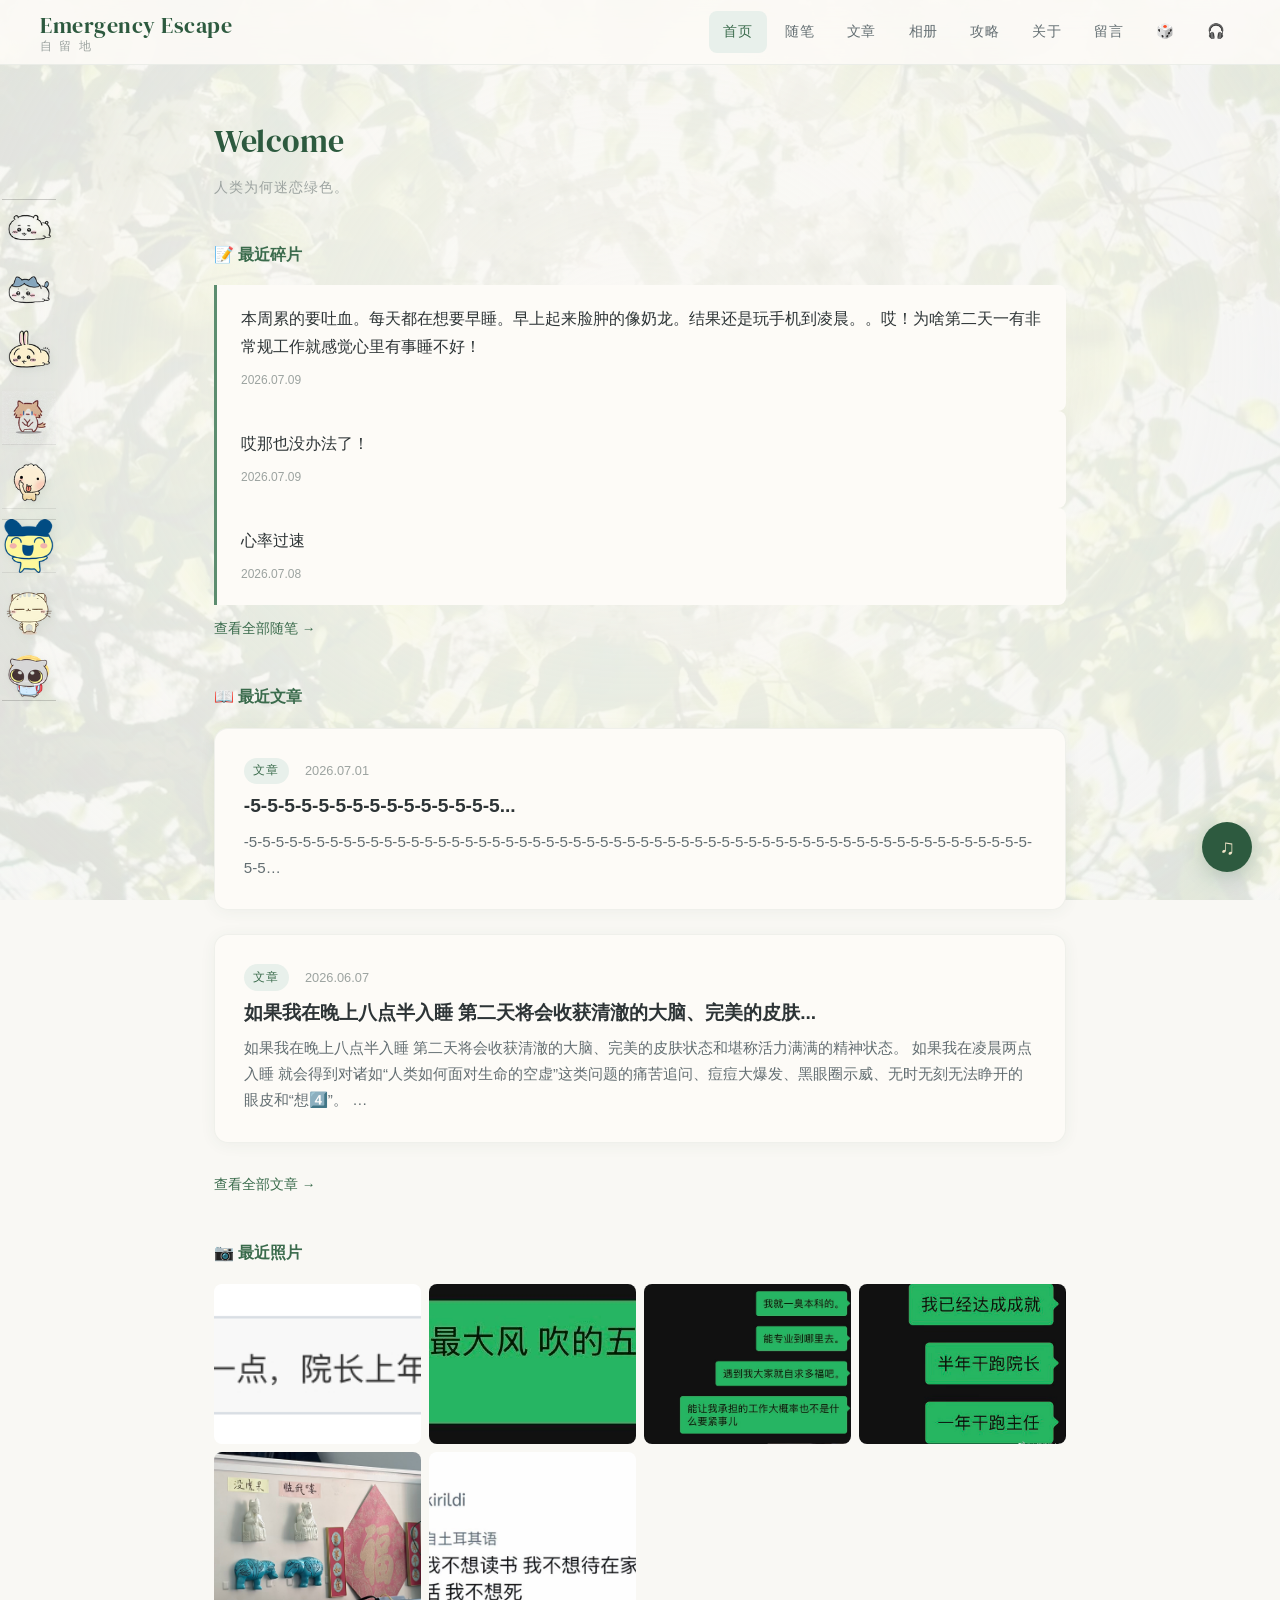
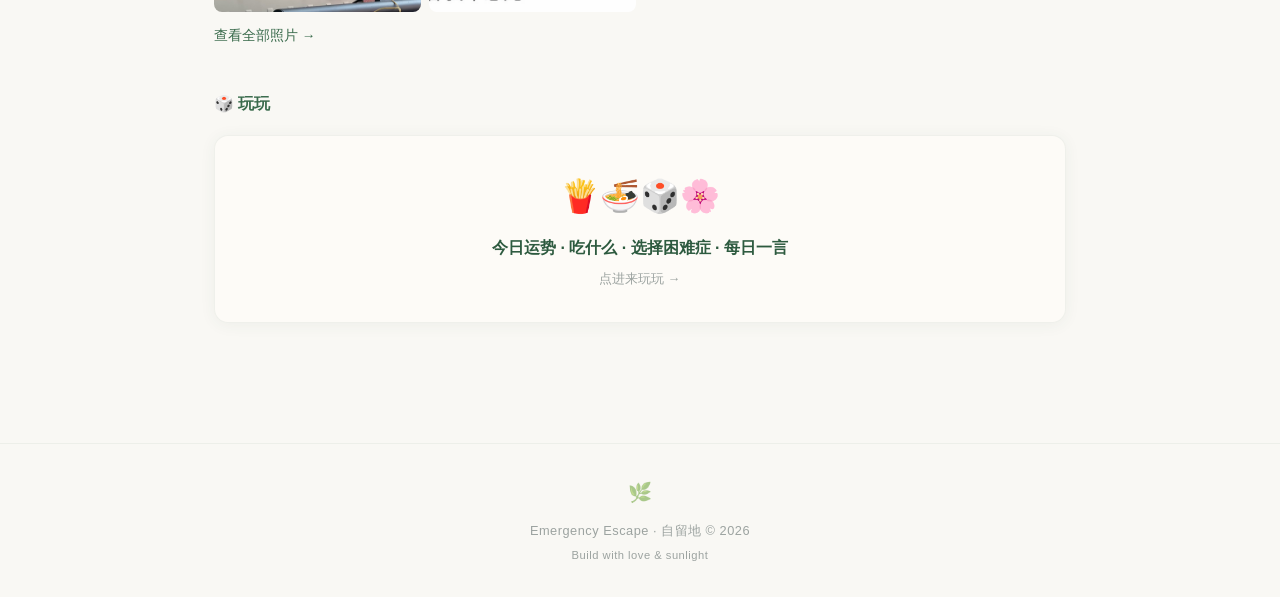
==== commit 258a9993: "feat: 小动物全部替换为chiikawa插画 + 交互优化 问题1: emoji不显示 → 替换为8张chiikawa透明PNG(白色背景已去除)   - 8张图片分别对应🐱🐶🐰🦊🐼🐸🐥🐨   -" ====
--- a/index.html
+++ b/index.html
@@ -5,7 +5,7 @@
   <meta name="viewport" content="width=device-width, initial-scale=1.0">
   <meta name="referrer" content="no-referrer">
   <title>Emergency Escape · 自留地</title>
-  <link rel="stylesheet" href="css/style.css?v=1784276119">
+  <link rel="stylesheet" href="css/style.css?v=1784278471">
   <link href="https://fonts.googleapis.com/css2?family=DM+Serif+Display:ital@0;1&display=swap" rel="stylesheet">
 </head>
 <body>
@@ -58,25 +58,25 @@
 
   <!-- 左侧小动物探头 -->
   <div class="animal-peekers" id="animalPeekers">
-    <div class="peek-animal" data-animal="🐱" style="--i: 0" title="喵~"></div>
-    <div class="peek-animal" data-animal="🐶" style="--i: 1" title="汪~"></div>
-    <div class="peek-animal" data-animal="🐰" style="--i: 2" title="咕~"></div>
-    <div class="peek-animal" data-animal="🦊" style="--i: 3" title="嗷~"></div>
-    <div class="peek-animal" data-animal="🐼" style="--i: 4" title="嗯~"></div>
-    <div class="peek-animal" data-animal="🐸" style="--i: 5" title="呱~"></div>
-    <div class="peek-animal" data-animal="🐥" style="--i: 6" title="叽~"></div>
-    <div class="peek-animal" data-animal="🐨" style="--i: 7" title="呼~"></div>
+    <div class="peek-animal" style="--i: 0" title="喵~"><img src="images/peek-1.png" alt=""></div>
+    <div class="peek-animal" style="--i: 1" title="汪~"><img src="images/peek-2.png" alt=""></div>
+    <div class="peek-animal" style="--i: 2" title="咕~"><img src="images/peek-3.png" alt=""></div>
+    <div class="peek-animal" style="--i: 3" title="嗷~"><img src="images/peek-4.png" alt=""></div>
+    <div class="peek-animal" style="--i: 4" title="嗯~"><img src="images/peek-5.png" alt=""></div>
+    <div class="peek-animal" style="--i: 5" title="呱~"><img src="images/peek-6.png" alt=""></div>
+    <div class="peek-animal" style="--i: 6" title="叽~"><img src="images/peek-7.png" alt=""></div>
+    <div class="peek-animal" style="--i: 7" title="呼~"><img src="images/peek-8.png" alt=""></div>
   </div>
 
   <!-- 返回顶部 -->
   <button class="back-to-top" id="backToTop" onclick="window.scrollTo({top:0,behavior:'smooth'})">↑</button>
 
-  <script src="data/weibo_import.js?v=1784276119"></script>
-  <script src="js/data.js?v=1784276119"></script>
-  <script src="js/app.js?v=1784276119"></script>
-  <script src="data/playlist.js?v=1784276119"></script>
-  <script src="data/pinned-song.js?v=1784276119"></script>
-  <script src="js/player.js?v=1784276119"></script>
-  <script src="js/survey.js?v=1784276119"></script>
+  <script src="data/weibo_import.js?v=1784278471"></script>
+  <script src="js/data.js?v=1784278471"></script>
+  <script src="js/app.js?v=1784278471"></script>
+  <script src="data/playlist.js?v=1784278471"></script>
+  <script src="data/pinned-song.js?v=1784278471"></script>
+  <script src="js/player.js?v=1784278471"></script>
+  <script src="js/survey.js?v=1784278471"></script>
 </body>
 </html>
--- a/css/style.css
+++ b/css/style.css
@@ -85,7 +85,7 @@
 }
 
 .header-inner {
-  max-width: 1000px;
+  max-width: 1200px;
   margin: 0 auto;
   display: flex;
   align-items: center;
@@ -151,7 +151,7 @@
 
 /* ===== 主内容区 ===== */
 .main-content {
-  max-width: 720px;
+  max-width: 900px;
   margin: 0 auto;
   padding: 3rem 1.5rem 5rem;
   min-height: calc(100vh - 180px);
@@ -293,7 +293,7 @@
 
 /* ===== 文章页 ===== */
 .article-full {
-  max-width: 680px;
+  max-width: 820px;
   margin: 0 auto;
 }
 
@@ -1510,64 +1510,48 @@
   z-index: 400;
   display: flex;
   flex-direction: column;
-  gap: 5px;
+  gap: 4px;
   pointer-events: none;
 }
 
 .peek-animal {
-  width: 50px;
-  height: 42px;
-  background: var(--green-pale);
-  border: 1.5px solid var(--green-soft);
-  border-left: none;
-  border-radius: 0 21px 21px 0;
+  width: 70px;
+  height: 60px;
+  border-radius: 0 30px 30px 0;
   display: flex;
   align-items: center;
   justify-content: center;
-  font-size: 20px;
-  line-height: 1;
   cursor: pointer;
-  transform: translateX(-14px);
-  transition: transform 0.35s cubic-bezier(0.34, 1.56, 0.64, 1),
-              box-shadow 0.35s ease;
-  box-shadow: 3px 1px 10px rgba(45, 90, 63, 0.10);
+  transform: translateX(-6px);
+  transition: transform 0.2s ease;
   pointer-events: auto;
   user-select: none;
   opacity: 0;
-  animation: peekIn 0.5s cubic-bezier(0.34, 1.56, 0.64, 1) forwards;
+  animation: peekIn 0.3s ease forwards;
   animation-delay: calc(var(--i, 0) * 0.08s + 1.6s);
 }
 
+.peek-animal img {
+  width: 54px;
+  height: 54px;
+  object-fit: contain;
+  pointer-events: none;
+  filter: drop-shadow(2px 2px 4px rgba(45, 90, 63, 0.08));
+}
+
 .peek-animal:hover {
-  transform: translateX(-46px);
-  box-shadow: 1px 1px 4px rgba(45, 90, 63, 0.04);
-}
-
-.peek-animal:active {
-  transform: translateX(-46px) scale(0.90);
-  transition: transform 0.12s ease;
-}
-
-.peek-animal.wiggle {
-  animation: animalWiggle 0.45s ease !important;
+  transform: translateX(-72px);
 }
 
 @keyframes peekIn {
   from {
     opacity: 0;
-    transform: translateX(-52px);
+    transform: translateX(-78px);
   }
   to {
     opacity: 1;
-    transform: translateX(-14px);
+    transform: translateX(-6px);
   }
-}
-
-@keyframes animalWiggle {
-  0%, 100% { transform: translateX(-14px) rotate(0deg); }
-  20%  { transform: translateX(-6px) rotate(-6deg); }
-  50%  { transform: translateX(-22px) rotate(4deg); }
-  80%  { transform: translateX(-10px) rotate(-3deg); }
 }
 
 /* 移动端隐藏（避免遮挡导航） */
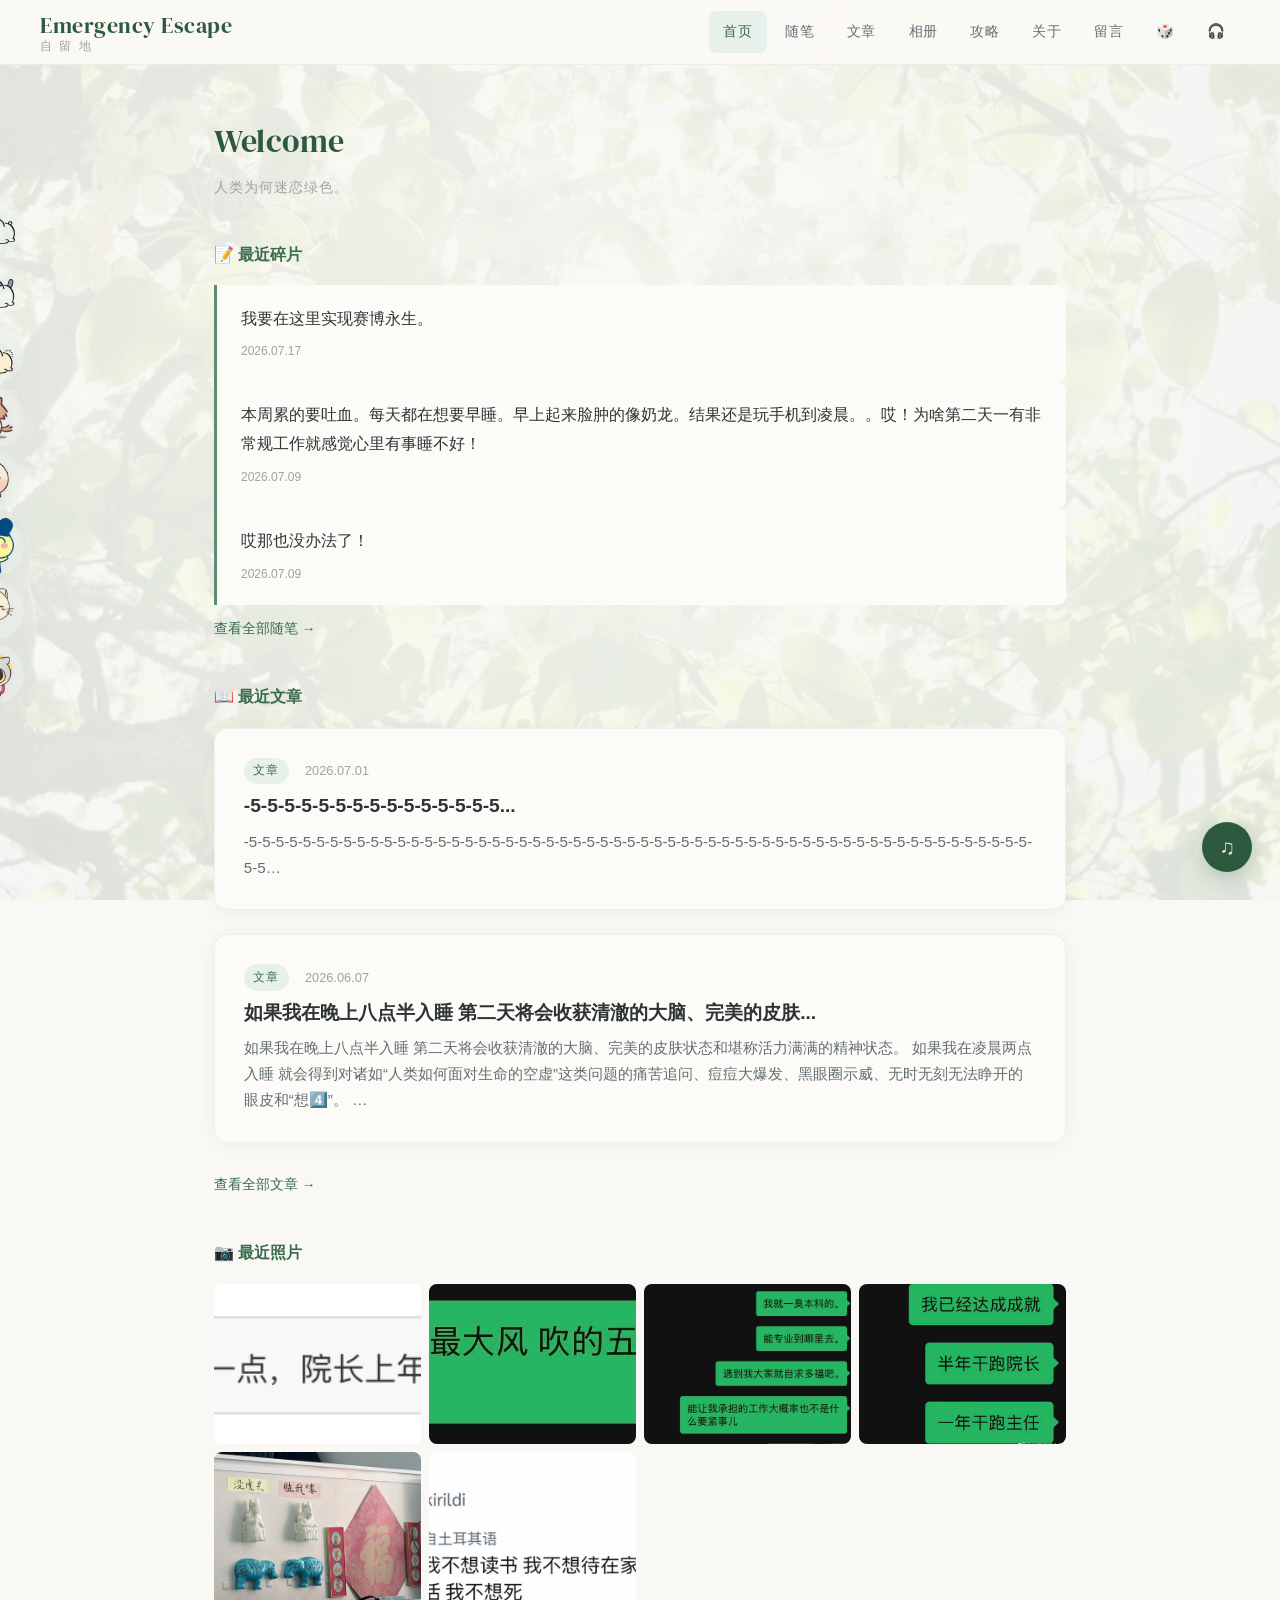
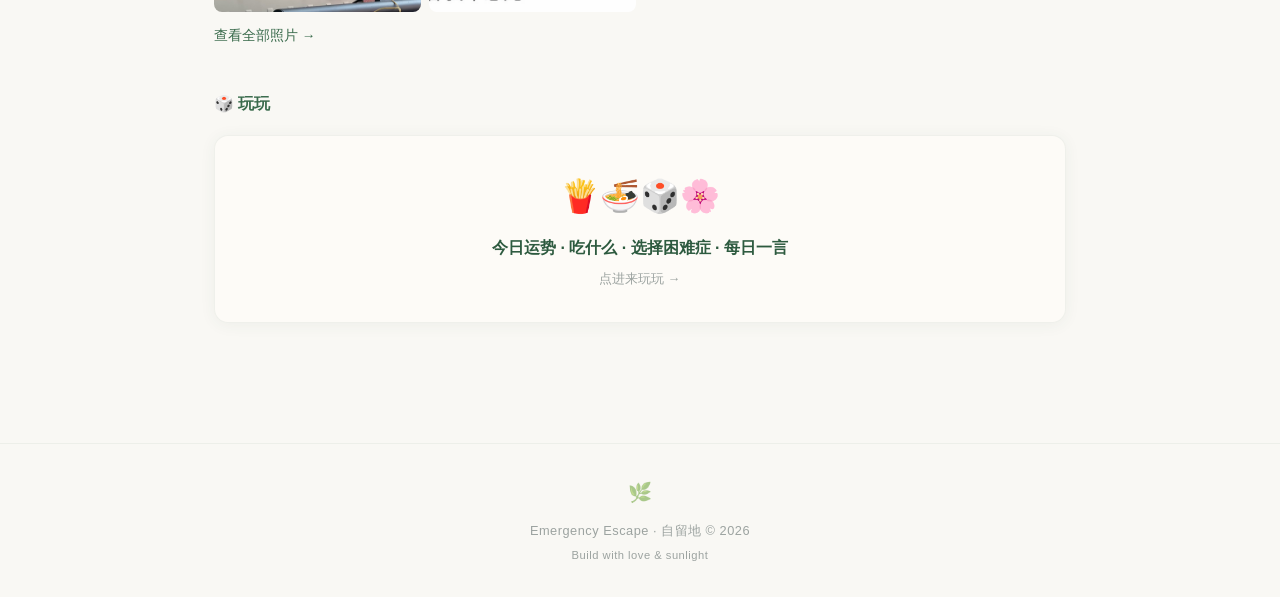
==== commit a063e602: "fix: 重新抠图 + 修复hover交互 图片: - 8张chiikawa图片重新抠图，阈值更严格(248/230) - 增加边缘渐变透明过渡，避免锯齿白边 - 轻微高斯模糊(r=0.4)平滑边缘 " ====
--- a/index.html
+++ b/index.html
@@ -5,7 +5,7 @@
   <meta name="viewport" content="width=device-width, initial-scale=1.0">
   <meta name="referrer" content="no-referrer">
   <title>Emergency Escape · 自留地</title>
-  <link rel="stylesheet" href="css/style.css?v=1784278471">
+  <link rel="stylesheet" href="css/style.css?v=1784294021">
   <link href="https://fonts.googleapis.com/css2?family=DM+Serif+Display:ital@0;1&display=swap" rel="stylesheet">
 </head>
 <body>
@@ -71,12 +71,12 @@
   <!-- 返回顶部 -->
   <button class="back-to-top" id="backToTop" onclick="window.scrollTo({top:0,behavior:'smooth'})">↑</button>
 
-  <script src="data/weibo_import.js?v=1784278471"></script>
-  <script src="js/data.js?v=1784278471"></script>
-  <script src="js/app.js?v=1784278471"></script>
-  <script src="data/playlist.js?v=1784278471"></script>
-  <script src="data/pinned-song.js?v=1784278471"></script>
-  <script src="js/player.js?v=1784278471"></script>
-  <script src="js/survey.js?v=1784278471"></script>
+  <script src="data/weibo_import.js?v=1784294021"></script>
+  <script src="js/data.js?v=1784294021"></script>
+  <script src="js/app.js?v=1784294021"></script>
+  <script src="data/playlist.js?v=1784294021"></script>
+  <script src="data/pinned-song.js?v=1784294021"></script>
+  <script src="js/player.js?v=1784294021"></script>
+  <script src="js/survey.js?v=1784294021"></script>
 </body>
 </html>
--- a/css/style.css
+++ b/css/style.css
@@ -1511,7 +1511,9 @@
   display: flex;
   flex-direction: column;
   gap: 4px;
-  pointer-events: none;
+  pointer-events: auto; /* 容器接收hover事件 */
+  padding: 30px 40px 30px 0; /* 热区：上下30px、右侧40px */
+  margin-left: -40px; /* 补偿padding，视觉上仍在原位置 */
 }
 
 .peek-animal {
@@ -1522,24 +1524,28 @@
   align-items: center;
   justify-content: center;
   cursor: pointer;
-  transform: translateX(-6px);
-  transition: transform 0.2s ease;
-  pointer-events: auto;
+  transform: translateX(-6px); /* 默认：探出脑袋 */
+  transition: transform 0.15s ease; /* 0.15s更快 */
+  pointer-events: none; /* 子元素不拦截，让容器统一处理 */
   user-select: none;
   opacity: 0;
-  animation: peekIn 0.3s ease forwards;
-  animation-delay: calc(var(--i, 0) * 0.08s + 1.6s);
+  animation: peekIn 0.25s ease forwards; /* 入场更快 */
+  animation-delay: calc(var(--i, 0) * 0.06s + 1.5s);
+  /* 微妙的背景，让白色动物在白色页面上可见 */
+  background: rgba(240, 248, 240, 0.55);
+  box-shadow: inset 0 0 12px rgba(45, 90, 63, 0.04);
 }
 
 .peek-animal img {
-  width: 54px;
-  height: 54px;
+  width: 56px;
+  height: 56px;
   object-fit: contain;
   pointer-events: none;
-  filter: drop-shadow(2px 2px 4px rgba(45, 90, 63, 0.08));
-}
-
-.peek-animal:hover {
+  filter: drop-shadow(2px 2px 4px rgba(45, 90, 63, 0.06));
+}
+
+/* 鼠标在容器热区上时 → 所有动物缩回 */
+.animal-peekers:hover .peek-animal {
   transform: translateX(-72px);
 }
 
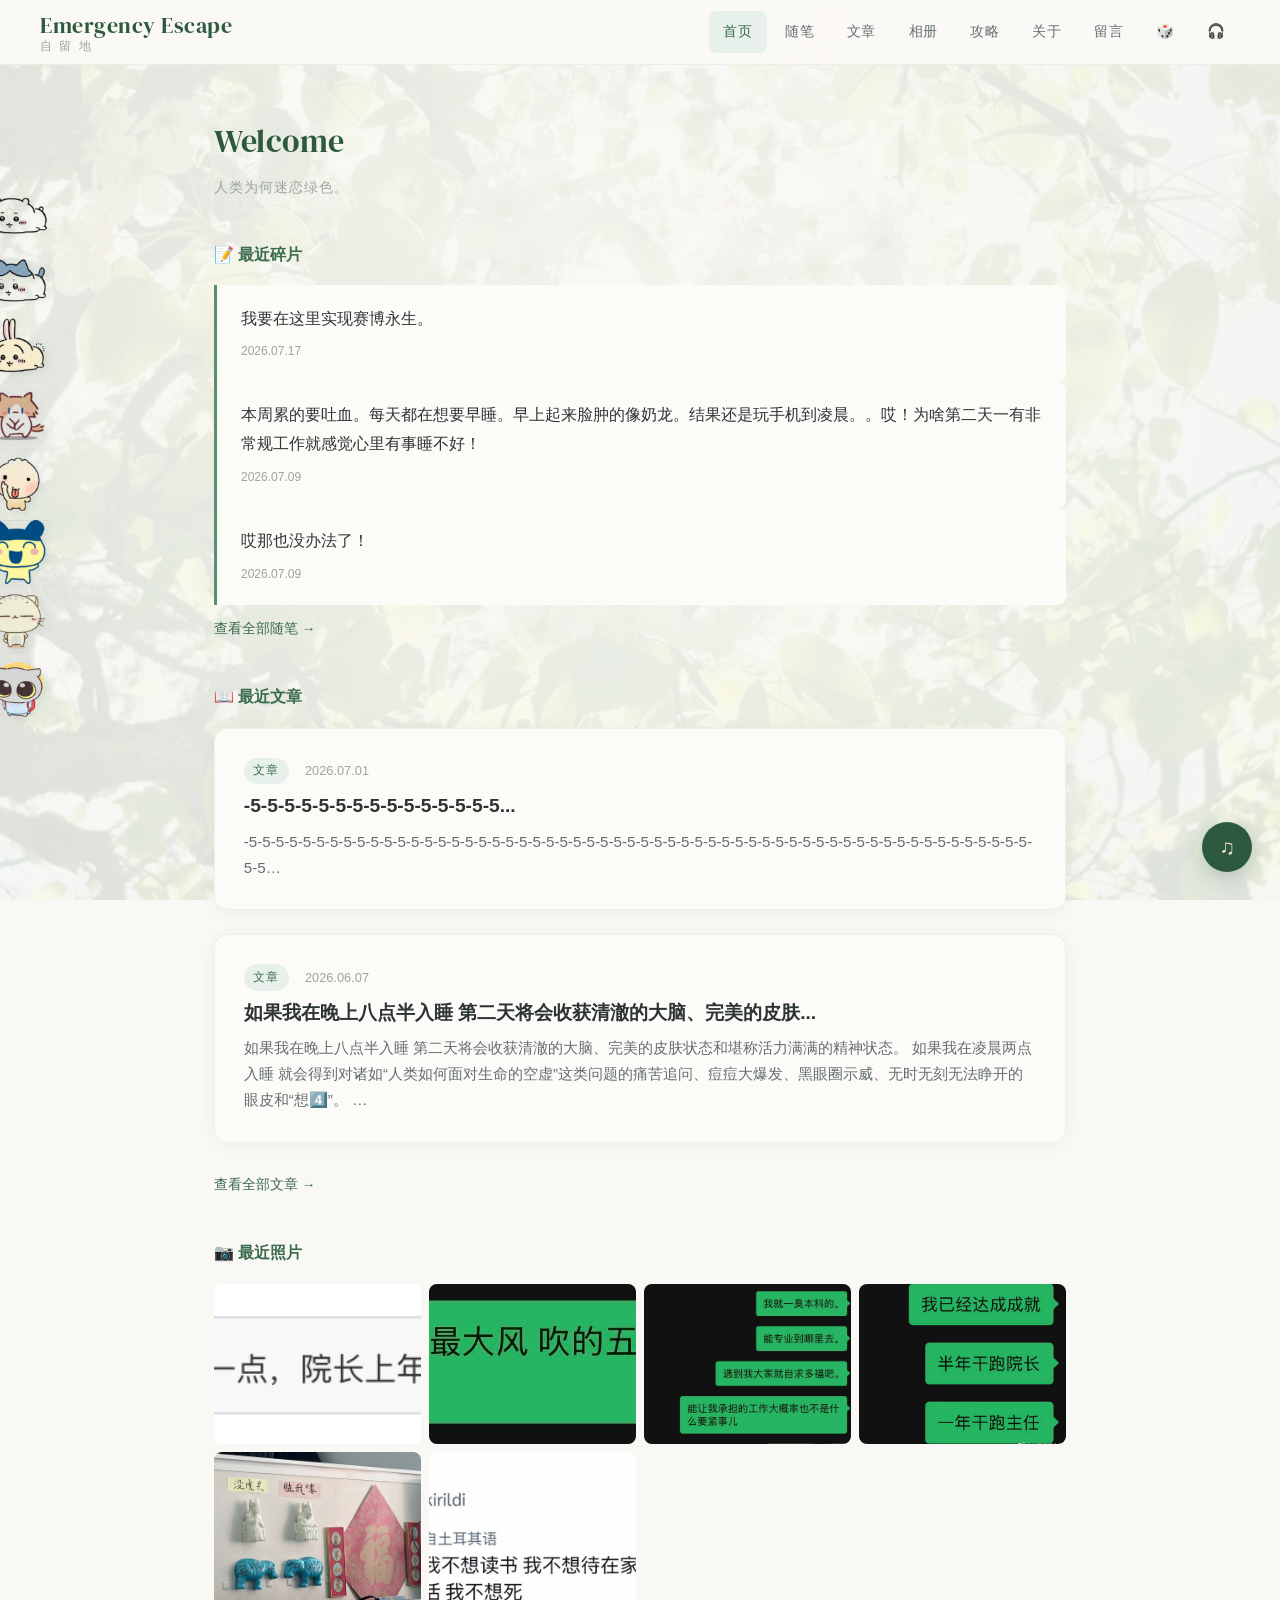
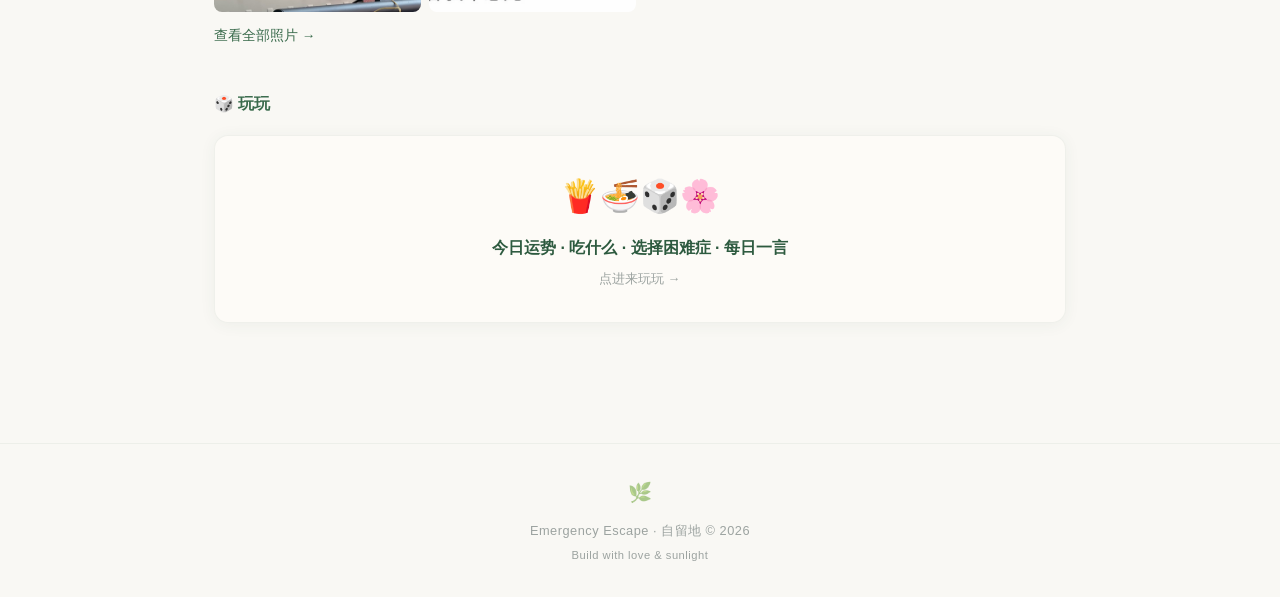
==== commit dcb211e3: "fix: 小动物显示比例+hover交互彻底重写" ====
--- a/index.html
+++ b/index.html
@@ -5,7 +5,7 @@
   <meta name="viewport" content="width=device-width, initial-scale=1.0">
   <meta name="referrer" content="no-referrer">
   <title>Emergency Escape · 自留地</title>
-  <link rel="stylesheet" href="css/style.css?v=1784294021">
+  <link rel="stylesheet" href="css/style.css?v=1784295143">
   <link href="https://fonts.googleapis.com/css2?family=DM+Serif+Display:ital@0;1&display=swap" rel="stylesheet">
 </head>
 <body>
@@ -71,12 +71,12 @@
   <!-- 返回顶部 -->
   <button class="back-to-top" id="backToTop" onclick="window.scrollTo({top:0,behavior:'smooth'})">↑</button>
 
-  <script src="data/weibo_import.js?v=1784294021"></script>
-  <script src="js/data.js?v=1784294021"></script>
-  <script src="js/app.js?v=1784294021"></script>
-  <script src="data/playlist.js?v=1784294021"></script>
-  <script src="data/pinned-song.js?v=1784294021"></script>
-  <script src="js/player.js?v=1784294021"></script>
-  <script src="js/survey.js?v=1784294021"></script>
+  <script src="data/weibo_import.js?v=1784295143"></script>
+  <script src="js/data.js?v=1784295143"></script>
+  <script src="js/app.js?v=1784295143"></script>
+  <script src="data/playlist.js?v=1784295143"></script>
+  <script src="data/pinned-song.js?v=1784295143"></script>
+  <script src="js/player.js?v=1784295143"></script>
+  <script src="js/survey.js?v=1784295143"></script>
 </body>
 </html>
--- a/css/style.css
+++ b/css/style.css
@@ -1500,6 +1500,8 @@
 
 /* ========================================
    左侧小动物探头 Peek-a-Boo
+   原理：每个 .peek-animal 是固定不动的 hover 热区，
+   只有内部 img 滑动，避免移出鼠标范围导致闪烁。
    ======================================== */
 
 .animal-peekers {
@@ -1511,53 +1513,41 @@
   display: flex;
   flex-direction: column;
   gap: 4px;
-  pointer-events: auto; /* 容器接收hover事件 */
-  padding: 30px 40px 30px 0; /* 热区：上下30px、右侧40px */
-  margin-left: -40px; /* 补偿padding，视觉上仍在原位置 */
-}
-
+}
+
+/* 固定热区 — 不移动，仅作为 hover 触发器 */
 .peek-animal {
-  width: 70px;
-  height: 60px;
-  border-radius: 0 30px 30px 0;
-  display: flex;
-  align-items: center;
-  justify-content: center;
+  width: 50px;            /* 可见区域宽度 */
+  height: 64px;
+  position: relative;
   cursor: pointer;
-  transform: translateX(-6px); /* 默认：探出脑袋 */
-  transition: transform 0.15s ease; /* 0.15s更快 */
-  pointer-events: none; /* 子元素不拦截，让容器统一处理 */
   user-select: none;
   opacity: 0;
-  animation: peekIn 0.25s ease forwards; /* 入场更快 */
+  animation: peekFadeIn 0.3s ease forwards;
   animation-delay: calc(var(--i, 0) * 0.06s + 1.5s);
-  /* 微妙的背景，让白色动物在白色页面上可见 */
-  background: rgba(240, 248, 240, 0.55);
-  box-shadow: inset 0 0 12px rgba(45, 90, 63, 0.04);
-}
-
+}
+
+@keyframes peekFadeIn {
+  from { opacity: 0; }
+  to   { opacity: 1; }
+}
+
+/* 图片绝对定位，可自由滑动而不影响热区 */
 .peek-animal img {
-  width: 56px;
-  height: 56px;
+  position: absolute;
+  left: -15px;            /* 图片左移15px，部分在屏幕外 */
+  top: 0;
+  width: 64px;
+  height: 64px;
   object-fit: contain;
-  pointer-events: none;
-  filter: drop-shadow(2px 2px 4px rgba(45, 90, 63, 0.06));
-}
-
-/* 鼠标在容器热区上时 → 所有动物缩回 */
-.animal-peekers:hover .peek-animal {
-  transform: translateX(-72px);
-}
-
-@keyframes peekIn {
-  from {
-    opacity: 0;
-    transform: translateX(-78px);
-  }
-  to {
-    opacity: 1;
-    transform: translateX(-6px);
-  }
+  transition: transform 0.18s cubic-bezier(0.4, 0, 0.2, 1);
+  filter: drop-shadow(2px 2px 3px rgba(45, 90, 63, 0.1));
+  pointer-events: none;   /* 图片不拦截，热区统一处理 */
+}
+
+/* hover → 图片向左滑出（隐藏） */
+.peek-animal:hover img {
+  transform: translateX(-58px);
 }
 
 /* 移动端隐藏（避免遮挡导航） */
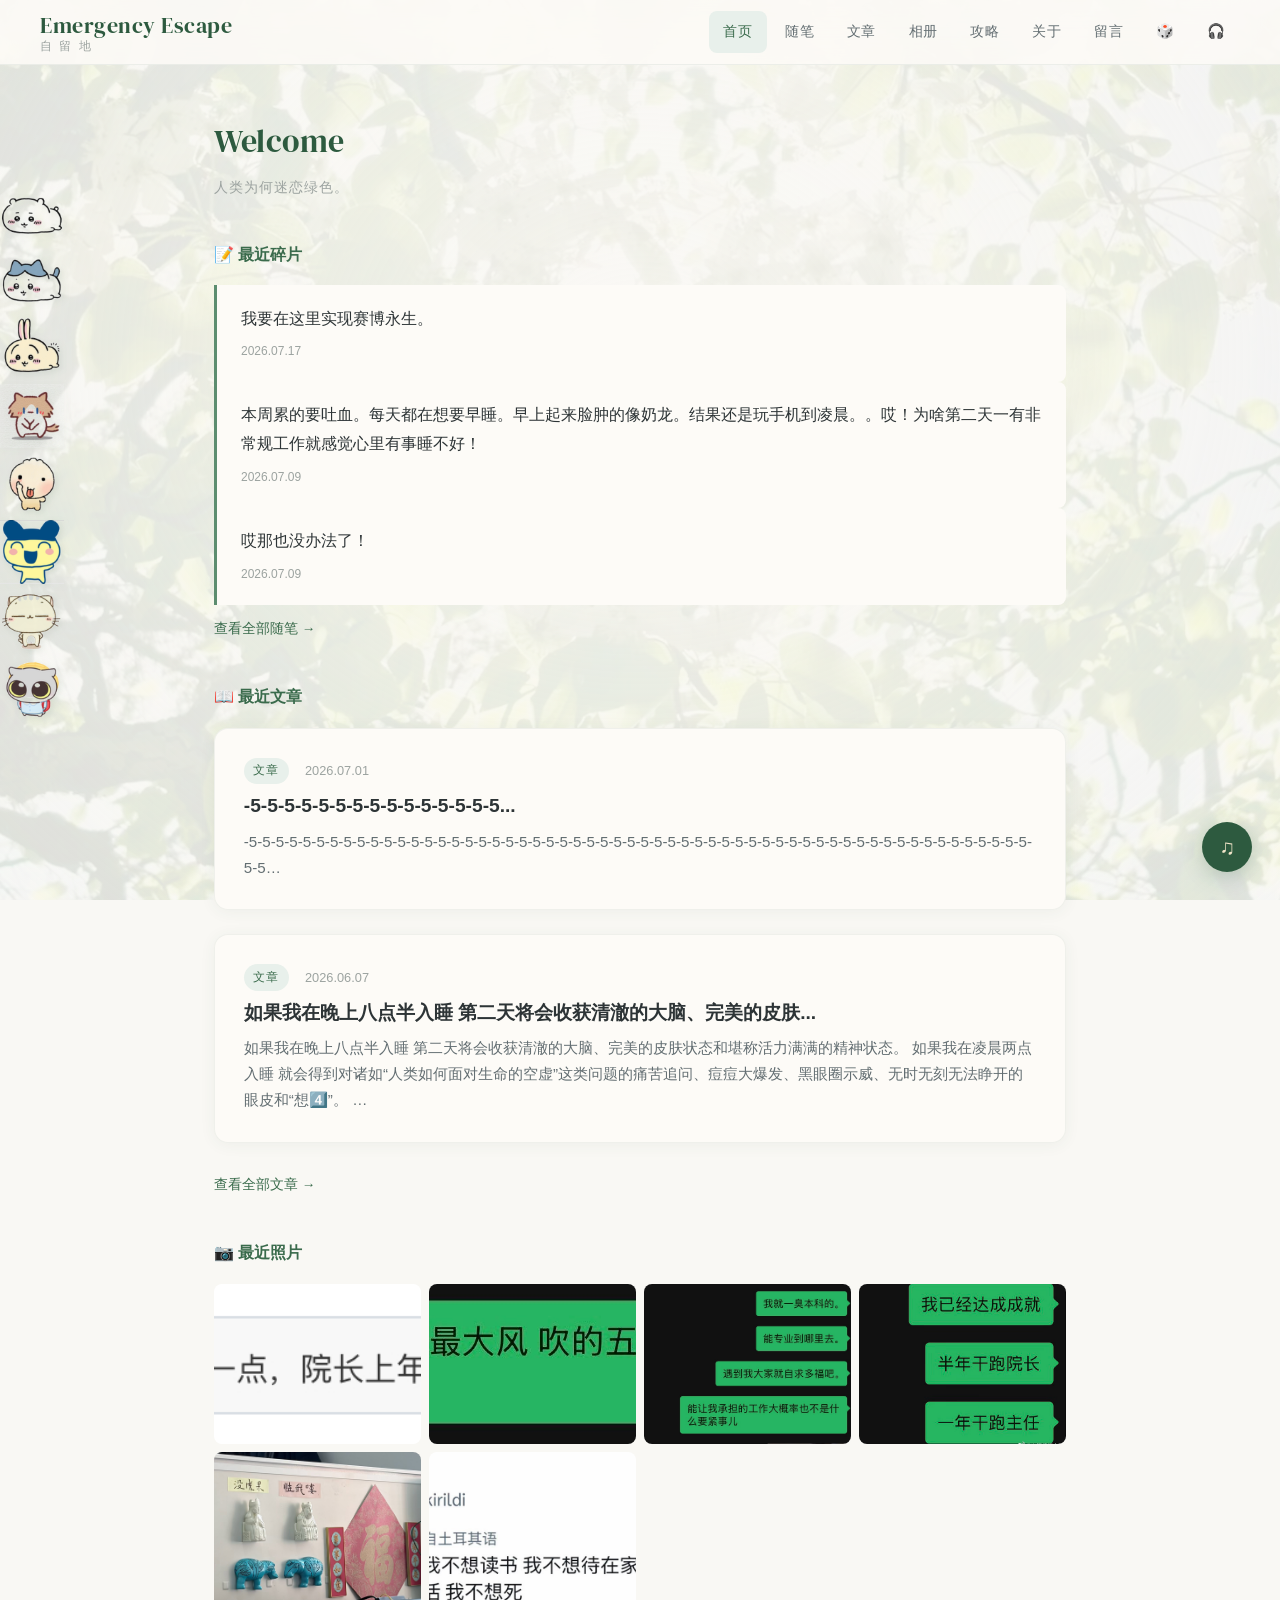
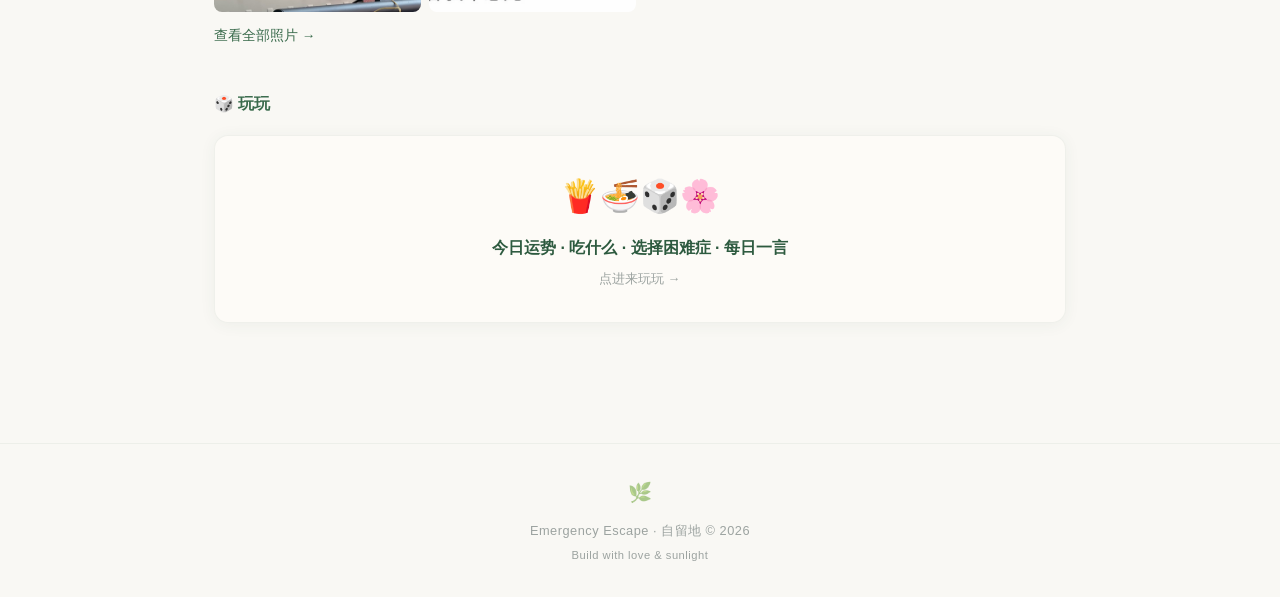
==== commit e24b823b: "feat: 小动物100%露出 + 随机说话颜文字气泡" ====
--- a/index.html
+++ b/index.html
@@ -5,7 +5,7 @@
   <meta name="viewport" content="width=device-width, initial-scale=1.0">
   <meta name="referrer" content="no-referrer">
   <title>Emergency Escape · 自留地</title>
-  <link rel="stylesheet" href="css/style.css?v=1784295143">
+  <link rel="stylesheet" href="css/style.css?v=1784295705">
   <link href="https://fonts.googleapis.com/css2?family=DM+Serif+Display:ital@0;1&display=swap" rel="stylesheet">
 </head>
 <body>
@@ -71,12 +71,12 @@
   <!-- 返回顶部 -->
   <button class="back-to-top" id="backToTop" onclick="window.scrollTo({top:0,behavior:'smooth'})">↑</button>
 
-  <script src="data/weibo_import.js?v=1784295143"></script>
-  <script src="js/data.js?v=1784295143"></script>
-  <script src="js/app.js?v=1784295143"></script>
-  <script src="data/playlist.js?v=1784295143"></script>
-  <script src="data/pinned-song.js?v=1784295143"></script>
-  <script src="js/player.js?v=1784295143"></script>
-  <script src="js/survey.js?v=1784295143"></script>
+  <script src="data/weibo_import.js?v=1784295705"></script>
+  <script src="js/data.js?v=1784295705"></script>
+  <script src="js/app.js?v=1784295705"></script>
+  <script src="data/playlist.js?v=1784295705"></script>
+  <script src="data/pinned-song.js?v=1784295705"></script>
+  <script src="js/player.js?v=1784295705"></script>
+  <script src="js/survey.js?v=1784295705"></script>
 </body>
 </html>
--- a/css/style.css
+++ b/css/style.css
@@ -1517,7 +1517,7 @@
 
 /* 固定热区 — 不移动，仅作为 hover 触发器 */
 .peek-animal {
-  width: 50px;            /* 可见区域宽度 */
+  width: 64px;            /* 与图片等宽，100%可见 */
   height: 64px;
   position: relative;
   cursor: pointer;
@@ -1535,7 +1535,7 @@
 /* 图片绝对定位，可自由滑动而不影响热区 */
 .peek-animal img {
   position: absolute;
-  left: -15px;            /* 图片左移15px，部分在屏幕外 */
+  left: 0;                /* 完全在屏幕内 */
   top: 0;
   width: 64px;
   height: 64px;
@@ -1547,7 +1547,54 @@
 
 /* hover → 图片向左滑出（隐藏） */
 .peek-animal:hover img {
-  transform: translateX(-58px);
+  transform: translateX(-70px);
+}
+
+/* 说话气泡 */
+.peek-speech {
+  position: absolute;
+  left: 72px;
+  top: 50%;
+  transform: translateY(-50%) translateX(-6px);
+  background: var(--paper-warm);
+  border: 1.5px solid var(--green-soft);
+  border-radius: 12px;
+  padding: 5px 12px;
+  font-size: 0.8rem;
+  white-space: nowrap;
+  color: var(--green-deep);
+  box-shadow: 0 2px 12px rgba(45, 90, 63, 0.12);
+  opacity: 0;
+  transition: opacity 0.2s ease, transform 0.2s ease;
+  pointer-events: none;
+  z-index: 410;
+  font-weight: 500;
+}
+
+.peek-speech.show {
+  opacity: 1;
+  transform: translateY(-50%) translateX(0);
+}
+
+/* 气泡小尖角 */
+.peek-speech::before {
+  content: '';
+  position: absolute;
+  left: -7px;
+  top: 50%;
+  transform: translateY(-50%);
+  border: 6px solid transparent;
+  border-right-color: var(--green-soft);
+}
+
+.peek-speech::after {
+  content: '';
+  position: absolute;
+  left: -5px;
+  top: 50%;
+  transform: translateY(-50%);
+  border: 5px solid transparent;
+  border-right-color: var(--paper-warm);
 }
 
 /* 移动端隐藏（避免遮挡导航） */
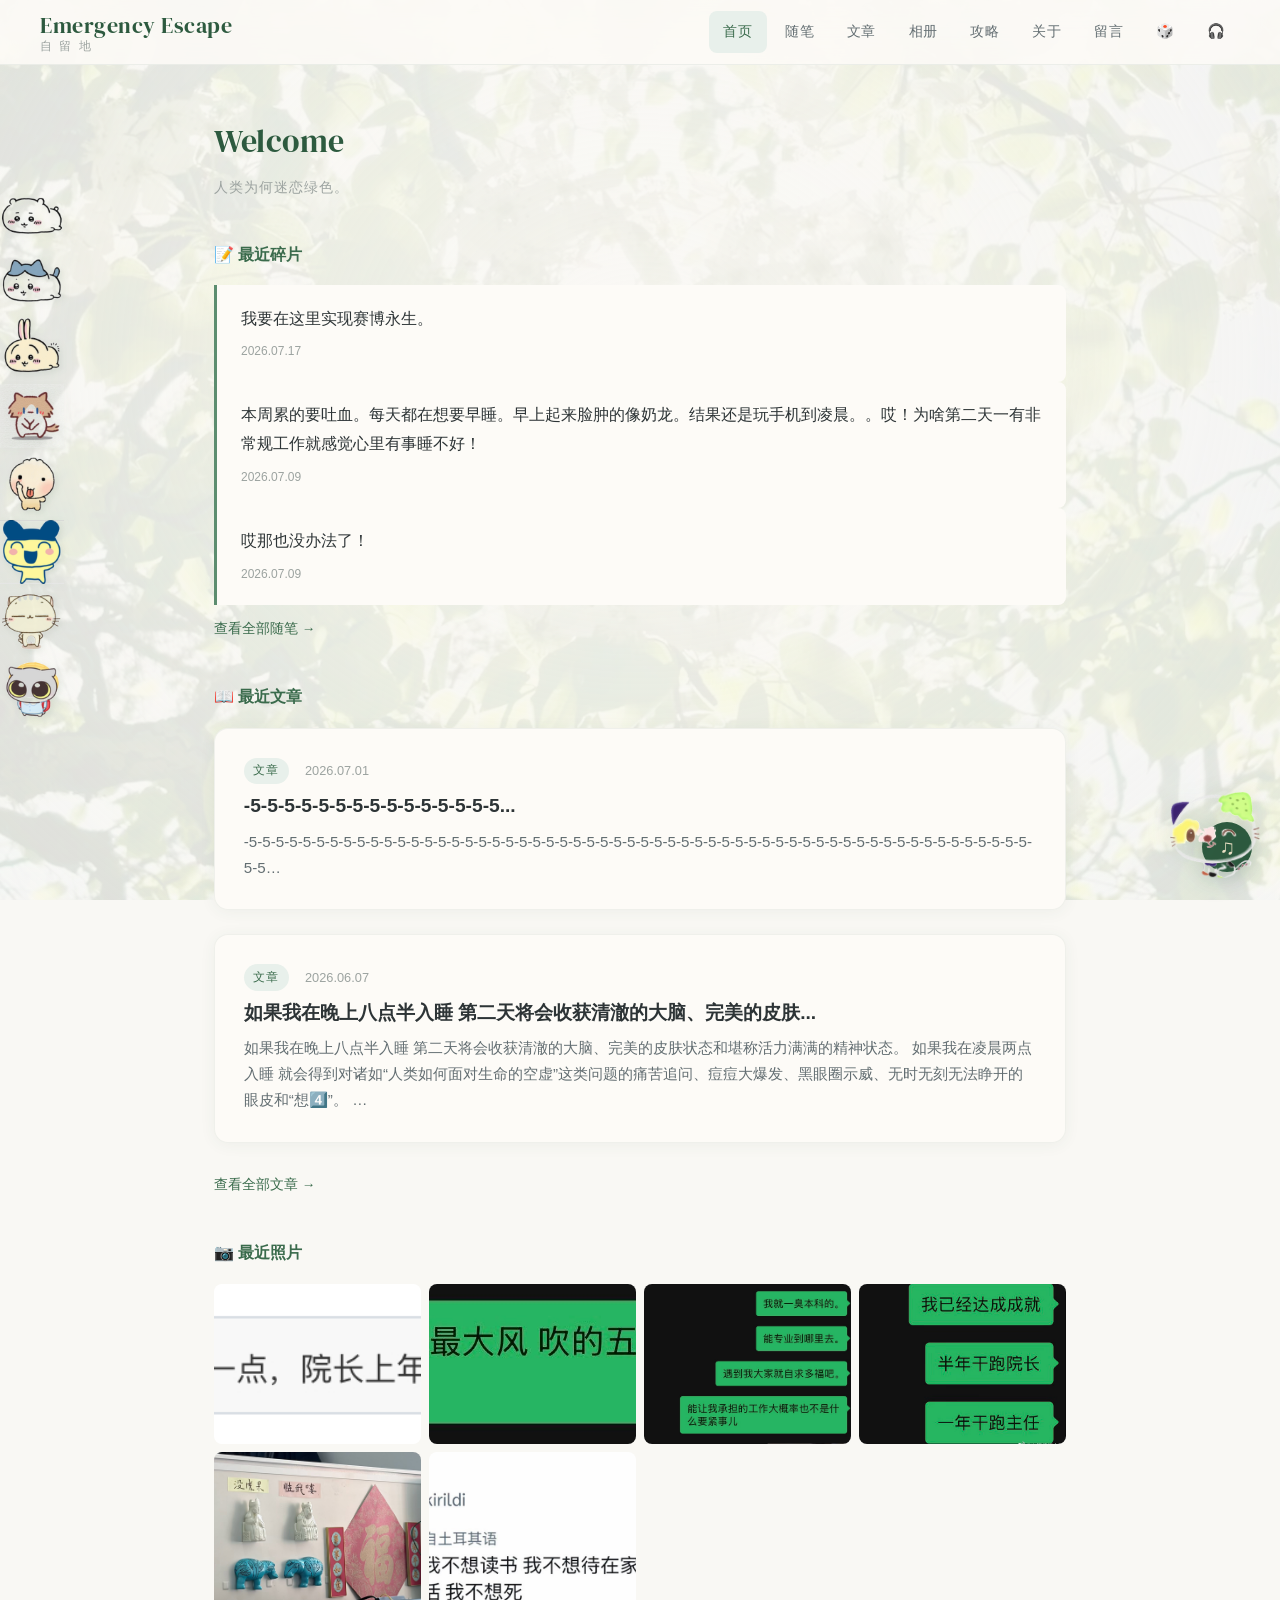
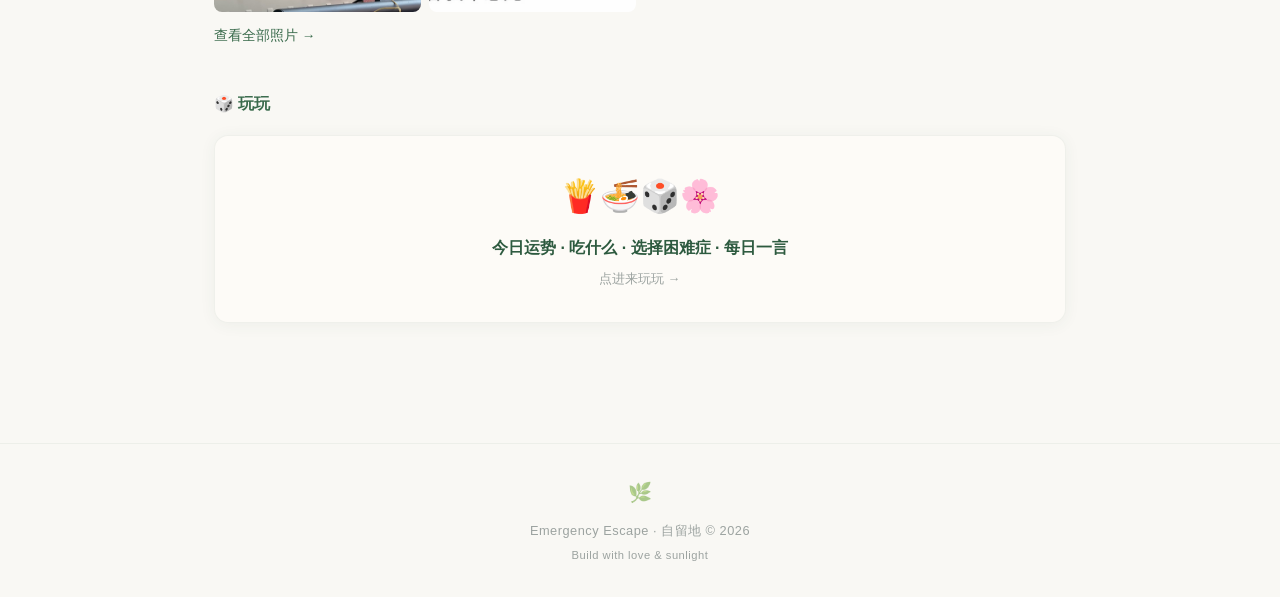
==== commit 8e535be5: "feat: 右下角Halo小猫动态对话" ====
--- a/index.html
+++ b/index.html
@@ -5,7 +5,7 @@
   <meta name="viewport" content="width=device-width, initial-scale=1.0">
   <meta name="referrer" content="no-referrer">
   <title>Emergency Escape · 自留地</title>
-  <link rel="stylesheet" href="css/style.css?v=1784295705">
+  <link rel="stylesheet" href="css/style.css?v=1784296555">
   <link href="https://fonts.googleapis.com/css2?family=DM+Serif+Display:ital@0;1&display=swap" rel="stylesheet">
 </head>
 <body>
@@ -71,12 +71,28 @@
   <!-- 返回顶部 -->
   <button class="back-to-top" id="backToTop" onclick="window.scrollTo({top:0,behavior:'smooth'})">↑</button>
 
-  <script src="data/weibo_import.js?v=1784295705"></script>
-  <script src="js/data.js?v=1784295705"></script>
-  <script src="js/app.js?v=1784295705"></script>
-  <script src="data/playlist.js?v=1784295705"></script>
-  <script src="data/pinned-song.js?v=1784295705"></script>
-  <script src="js/player.js?v=1784295705"></script>
-  <script src="js/survey.js?v=1784295705"></script>
+  <!-- 右下角 Halo 小猫 -->
+  <div class="cat-halo" id="catHalo">
+    <div class="cat-bubble" id="catBubble">
+      <div class="cat-bubble-scroll" id="catBubbleScroll">
+        <div class="cat-msg cat-msg-halo" id="catWelcome">宝子～你来啦？想跟我说啥 (´∀`)</div>
+      </div>
+      <div class="cat-bubble-input">
+        <input type="text" id="catInput" placeholder="跟小猫说句话…" onkeydown="if(event.key==='Enter')catSend()" />
+        <button onclick="catSend()">发送</button>
+      </div>
+    </div>
+    <div class="cat-img-wrap" id="catImgWrap" onclick="toggleCatBubble()">
+      <img src="images/cat-halo.png" alt="Halo猫" />
+    </div>
+  </div>
+
+  <script src="data/weibo_import.js?v=1784296555"></script>
+  <script src="js/data.js?v=1784296555"></script>
+  <script src="js/app.js?v=1784296555"></script>
+  <script src="data/playlist.js?v=1784296555"></script>
+  <script src="data/pinned-song.js?v=1784296555"></script>
+  <script src="js/player.js?v=1784296555"></script>
+  <script src="js/survey.js?v=1784296555"></script>
 </body>
 </html>
--- a/css/style.css
+++ b/css/style.css
@@ -1597,6 +1597,205 @@
   border-right-color: var(--paper-warm);
 }
 
+/* ========================================
+   右下角 Halo 小猫 — 动态 + 对话
+   ======================================== */
+
+.cat-halo {
+  position: fixed;
+  right: 20px;
+  bottom: 20px;
+  z-index: 500;
+  display: flex;
+  flex-direction: column;
+  align-items: flex-end;
+  gap: 8px;
+}
+
+/* 小猫图片容器 */
+.cat-img-wrap {
+  width: 90px;
+  height: 90px;
+  cursor: pointer;
+  user-select: none;
+  transition: transform 0.3s cubic-bezier(0.34, 1.56, 0.64, 1);
+  animation: catFloat 3s ease-in-out infinite;
+  filter: drop-shadow(0 4px 12px rgba(45, 90, 63, 0.15));
+}
+
+.cat-img-wrap:hover {
+  transform: scale(1.15) rotate(-5deg);
+  animation-play-state: paused;
+}
+
+.cat-img-wrap img {
+  width: 100%;
+  height: 100%;
+  object-fit: contain;
+  pointer-events: none;
+}
+
+/* 浮动呼吸动画 */
+@keyframes catFloat {
+  0%, 100% { transform: translateY(0); }
+  50% { transform: translateY(-8px); }
+}
+
+/* 气泡对话框 */
+.cat-bubble {
+  position: relative;
+  background: var(--paper-warm);
+  border: 1.5px solid var(--green-soft);
+  border-radius: 16px 16px 4px 16px;
+  padding: 12px 14px;
+  width: 260px;
+  box-shadow: 0 4px 24px rgba(45, 90, 63, 0.15);
+  opacity: 0;
+  transform: translateY(10px) scale(0.95);
+  pointer-events: none;
+  transition: all 0.3s cubic-bezier(0.34, 1.56, 0.64, 1);
+  margin-bottom: 4px;
+}
+
+.cat-bubble.open {
+  opacity: 1;
+  transform: translateY(0) scale(1);
+  pointer-events: auto;
+}
+
+/* 气泡尖角（指向小猫） */
+.cat-bubble::after {
+  content: '';
+  position: absolute;
+  right: 24px;
+  bottom: -10px;
+  border: 8px solid transparent;
+  border-top-color: var(--paper-warm);
+  border-right: 0;
+  border-left: 12px solid transparent;
+}
+
+.cat-bubble::before {
+  content: '';
+  position: absolute;
+  right: 22px;
+  bottom: -13px;
+  border: 9px solid transparent;
+  border-top-color: var(--green-soft);
+  border-right: 0;
+  border-left: 14px solid transparent;
+}
+
+/* 消息滚动区 */
+.cat-bubble-scroll {
+  max-height: 180px;
+  overflow-y: auto;
+  margin-bottom: 8px;
+  padding-right: 4px;
+}
+
+.cat-bubble-scroll::-webkit-scrollbar { width: 3px; }
+.cat-bubble-scroll::-webkit-scrollbar-thumb {
+  background: var(--green-soft);
+  border-radius: 3px;
+}
+
+/* 消息气泡 */
+.cat-msg {
+  padding: 8px 12px;
+  border-radius: 12px;
+  font-size: 0.85rem;
+  line-height: 1.5;
+  margin-bottom: 6px;
+  word-break: break-word;
+  animation: catMsgIn 0.3s ease;
+}
+
+.cat-msg-halo {
+  background: var(--green-soft);
+  color: var(--green-deep);
+  border-radius: 12px 12px 4px 12px;
+  margin-right: 8px;
+  margin-left: 0;
+}
+
+.cat-msg-user {
+  background: #e8e0d8;
+  color: #3a2e22;
+  border-radius: 12px 12px 12px 4px;
+  margin-left: 8px;
+  margin-right: 0;
+  text-align: right;
+}
+
+@keyframes catMsgIn {
+  from { opacity: 0; transform: translateY(6px); }
+  to { opacity: 1; transform: translateY(0); }
+}
+
+/* 输入区 */
+.cat-bubble-input {
+  display: flex;
+  gap: 6px;
+}
+
+.cat-bubble-input input {
+  flex: 1;
+  padding: 6px 10px;
+  border: 1px solid var(--green-soft);
+  border-radius: 10px;
+  font-size: 0.8rem;
+  background: var(--paper-warm);
+  color: var(--green-deep);
+  outline: none;
+  font-family: inherit;
+}
+
+.cat-bubble-input input:focus {
+  border-color: var(--green-deep);
+  box-shadow: 0 0 0 2px rgba(45, 90, 63, 0.08);
+}
+
+.cat-bubble-input input::placeholder {
+  color: var(--green-light);
+  opacity: 0.7;
+}
+
+.cat-bubble-input button {
+  padding: 6px 12px;
+  border: none;
+  border-radius: 10px;
+  background: var(--green-deep);
+  color: var(--paper-warm);
+  font-size: 0.8rem;
+  cursor: pointer;
+  transition: background 0.2s;
+  white-space: nowrap;
+}
+
+.cat-bubble-input button:hover {
+  background: var(--green-dark);
+}
+
+/* 移动端：小猫缩小 */
+@media (max-width: 768px) {
+  .cat-halo {
+    right: 10px;
+    bottom: 10px;
+  }
+  .cat-img-wrap {
+    width: 64px;
+    height: 64px;
+  }
+  .cat-bubble {
+    width: 220px;
+    padding: 10px 12px;
+  }
+  .cat-bubble-scroll {
+    max-height: 140px;
+  }
+}
+
 /* 移动端隐藏（避免遮挡导航） */
 @media (max-width: 768px) {
   .animal-peekers { display: none; }
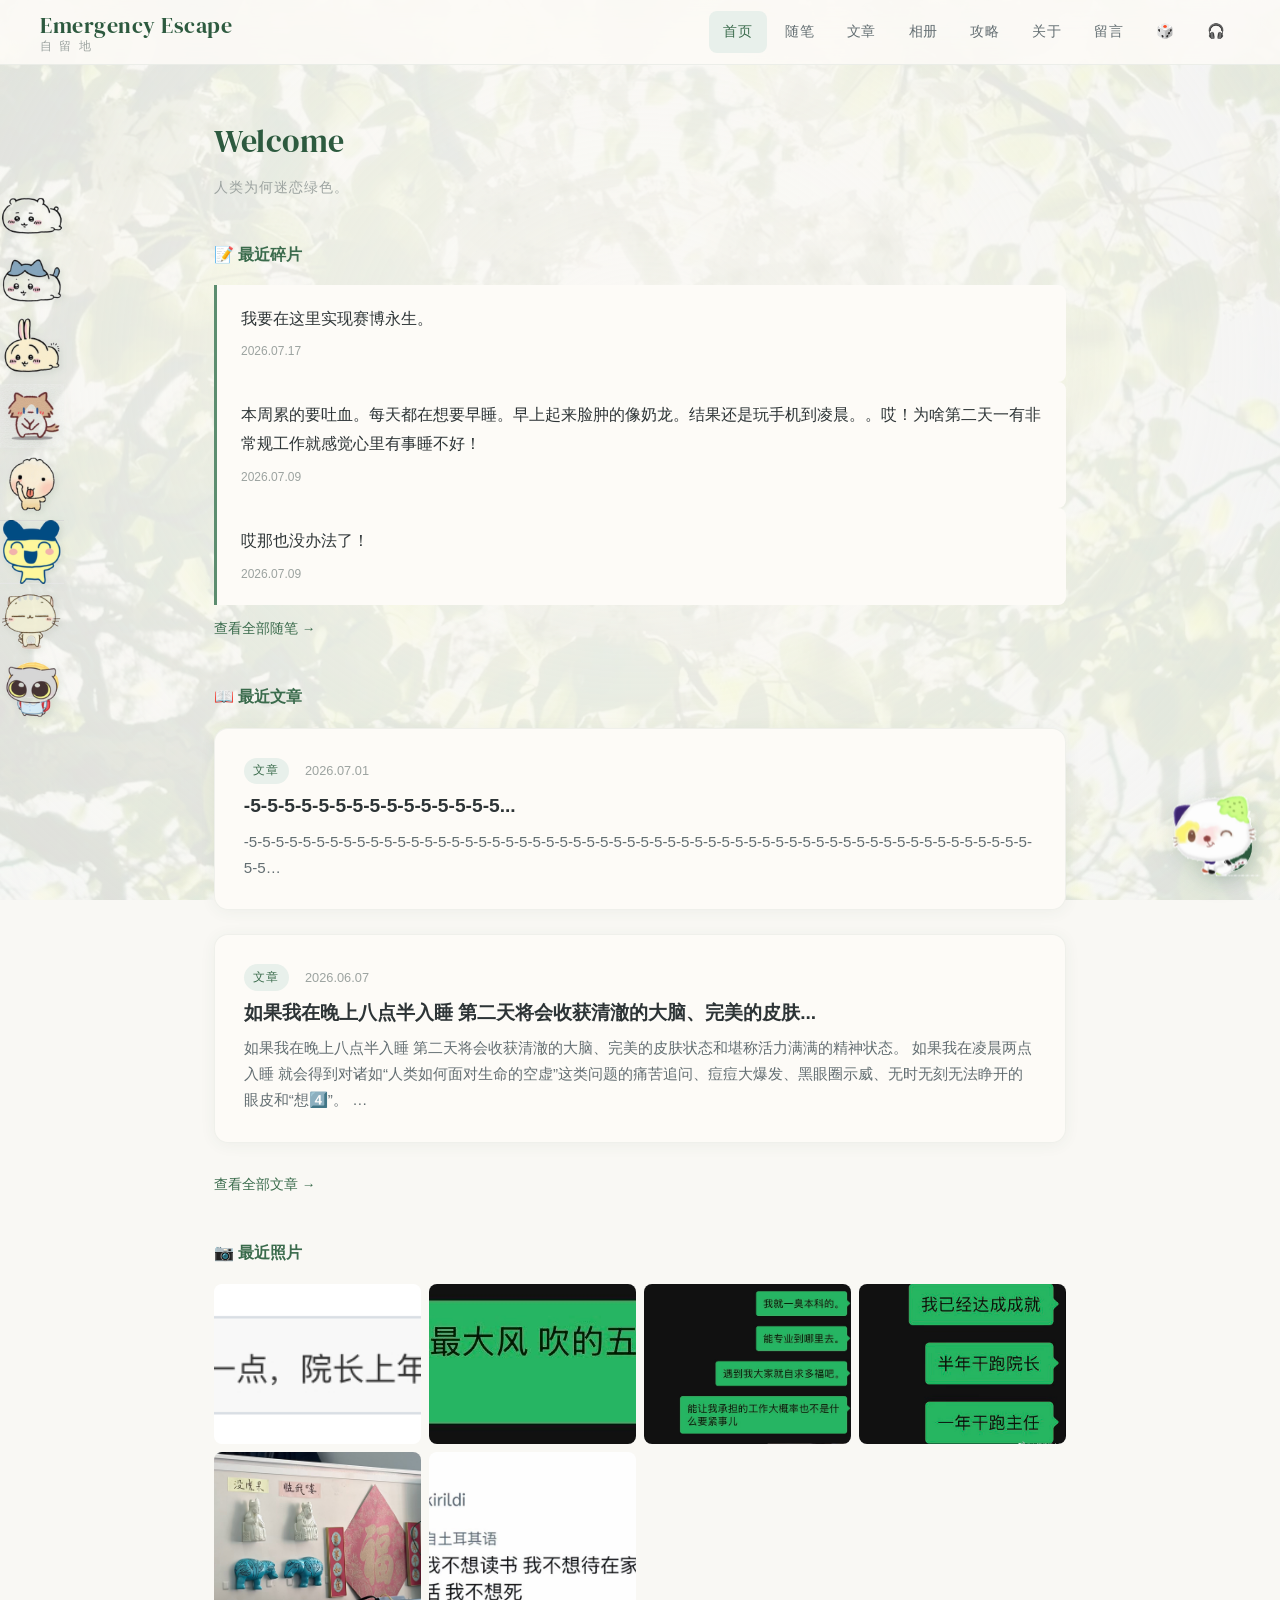
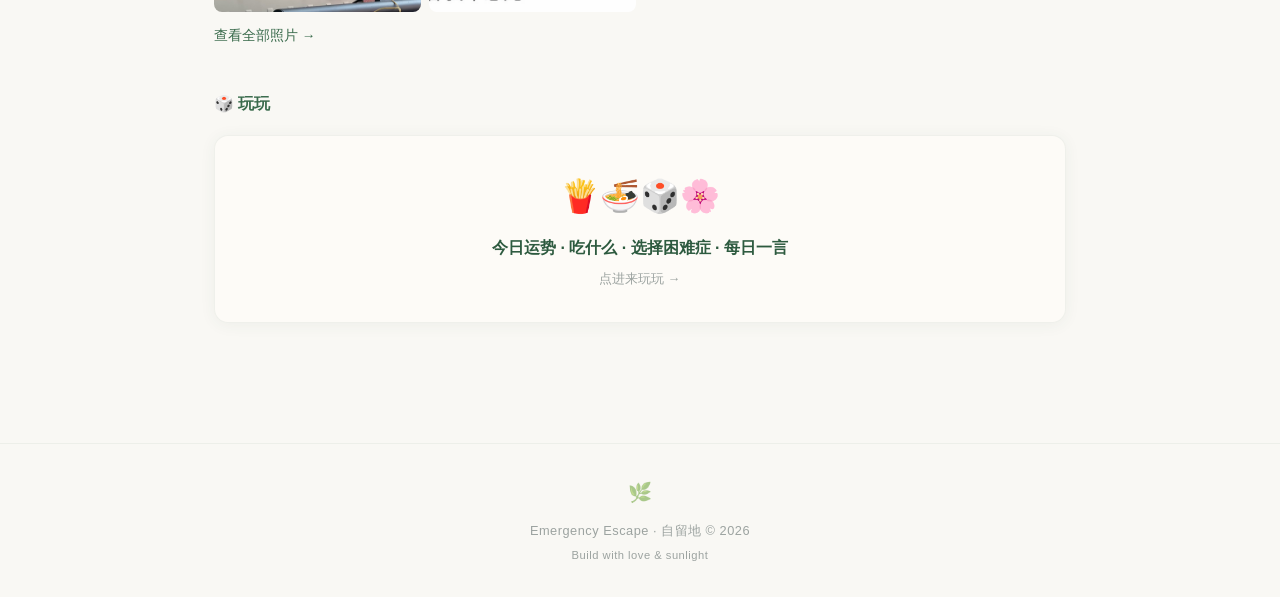
==== commit 894e9bd5: "feat: 小猫重新抠图+视频悬停动画" ====
--- a/index.html
+++ b/index.html
@@ -5,7 +5,7 @@
   <meta name="viewport" content="width=device-width, initial-scale=1.0">
   <meta name="referrer" content="no-referrer">
   <title>Emergency Escape · 自留地</title>
-  <link rel="stylesheet" href="css/style.css?v=1784296555">
+  <link rel="stylesheet" href="css/style.css?v=1784298120">
   <link href="https://fonts.googleapis.com/css2?family=DM+Serif+Display:ital@0;1&display=swap" rel="stylesheet">
 </head>
 <body>
@@ -83,16 +83,18 @@
       </div>
     </div>
     <div class="cat-img-wrap" id="catImgWrap" onclick="toggleCatBubble()">
-      <img src="images/cat-halo.png" alt="Halo猫" />
+      <img src="images/cat-halo.png" alt="Halo猫" id="catImg" />
+      <video class="cat-video" id="catVideo1" src="images/cat-action-1.webm" muted loop playsinline preload="auto"></video>
+      <video class="cat-video" id="catVideo2" src="images/cat-action-2.webm" muted loop playsinline preload="auto"></video>
     </div>
   </div>
 
-  <script src="data/weibo_import.js?v=1784296555"></script>
-  <script src="js/data.js?v=1784296555"></script>
-  <script src="js/app.js?v=1784296555"></script>
-  <script src="data/playlist.js?v=1784296555"></script>
-  <script src="data/pinned-song.js?v=1784296555"></script>
-  <script src="js/player.js?v=1784296555"></script>
-  <script src="js/survey.js?v=1784296555"></script>
+  <script src="data/weibo_import.js?v=1784298120"></script>
+  <script src="js/data.js?v=1784298120"></script>
+  <script src="js/app.js?v=1784298120"></script>
+  <script src="data/playlist.js?v=1784298120"></script>
+  <script src="data/pinned-song.js?v=1784298120"></script>
+  <script src="js/player.js?v=1784298120"></script>
+  <script src="js/survey.js?v=1784298120"></script>
 </body>
 </html>
--- a/css/style.css
+++ b/css/style.css
@@ -1621,6 +1621,7 @@
   transition: transform 0.3s cubic-bezier(0.34, 1.56, 0.64, 1);
   animation: catFloat 3s ease-in-out infinite;
   filter: drop-shadow(0 4px 12px rgba(45, 90, 63, 0.15));
+  position: relative;
 }
 
 .cat-img-wrap:hover {
@@ -1628,11 +1629,33 @@
   animation-play-state: paused;
 }
 
-.cat-img-wrap img {
+.cat-img-wrap img,
+.cat-img-wrap video {
+  position: absolute;
+  top: 0;
+  left: 0;
   width: 100%;
   height: 100%;
   object-fit: contain;
   pointer-events: none;
+}
+
+.cat-img-wrap img {
+  opacity: 1;
+  transition: opacity 0.15s ease;
+}
+
+.cat-img-wrap video {
+  opacity: 0;
+  transition: opacity 0.15s ease;
+}
+
+.cat-img-wrap.video-active img {
+  opacity: 0;
+}
+
+.cat-img-wrap.video-active video {
+  opacity: 1;
 }
 
 /* 浮动呼吸动画 */
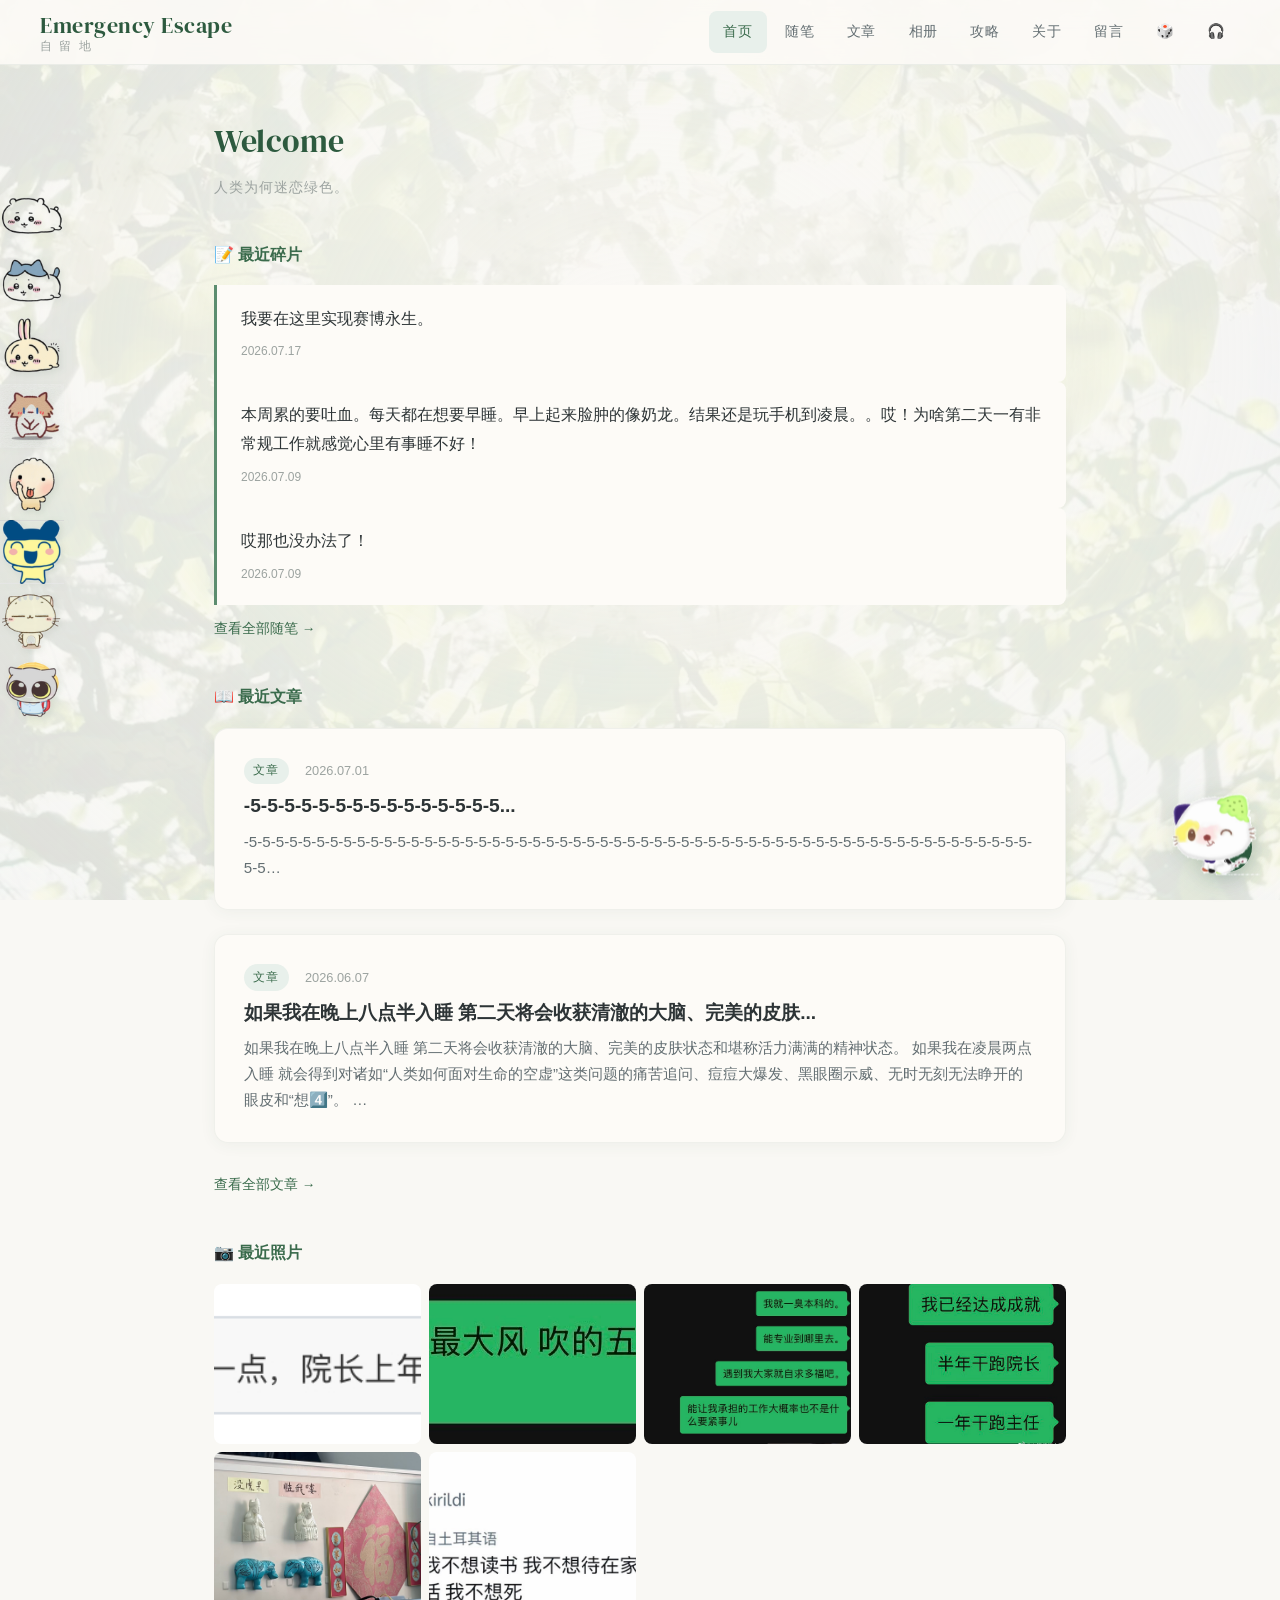
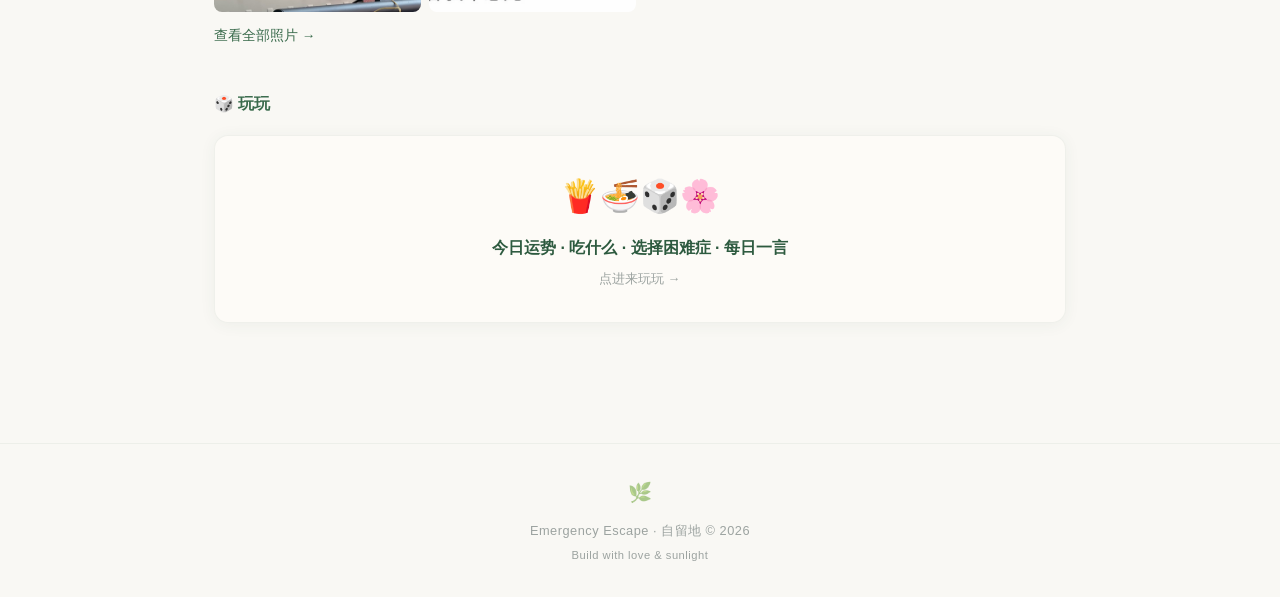
==== commit 42569d3f: "feat: 视频去白底+小猫拖动行走+随机漫步+30秒找鼠标+自我介绍" ====
--- a/index.html
+++ b/index.html
@@ -5,7 +5,7 @@
   <meta name="viewport" content="width=device-width, initial-scale=1.0">
   <meta name="referrer" content="no-referrer">
   <title>Emergency Escape · 自留地</title>
-  <link rel="stylesheet" href="css/style.css?v=1784298120">
+  <link rel="stylesheet" href="css/style.css?v=1784299863">
   <link href="https://fonts.googleapis.com/css2?family=DM+Serif+Display:ital@0;1&display=swap" rel="stylesheet">
 </head>
 <body>
@@ -82,19 +82,20 @@
         <button onclick="catSend()">发送</button>
       </div>
     </div>
-    <div class="cat-img-wrap" id="catImgWrap" onclick="toggleCatBubble()">
+    <div class="cat-img-wrap" id="catImgWrap">
       <img src="images/cat-halo.png" alt="Halo猫" id="catImg" />
-      <video class="cat-video" id="catVideo1" src="images/cat-action-1.webm" muted loop playsinline preload="auto"></video>
-      <video class="cat-video" id="catVideo2" src="images/cat-action-2.webm" muted loop playsinline preload="auto"></video>
+      <video class="cat-action-video" id="catVideo1" src="images/cat-action-1.webm" muted loop playsinline preload="auto"></video>
+      <video class="cat-action-video" id="catVideo2" src="images/cat-action-2.webm" muted loop playsinline preload="auto"></video>
+      <video class="cat-walk-video" id="catVideoWalk" src="images/cat-walk.webm" muted loop playsinline preload="auto"></video>
     </div>
   </div>
 
-  <script src="data/weibo_import.js?v=1784298120"></script>
-  <script src="js/data.js?v=1784298120"></script>
-  <script src="js/app.js?v=1784298120"></script>
-  <script src="data/playlist.js?v=1784298120"></script>
-  <script src="data/pinned-song.js?v=1784298120"></script>
-  <script src="js/player.js?v=1784298120"></script>
-  <script src="js/survey.js?v=1784298120"></script>
+  <script src="data/weibo_import.js?v=1784299863"></script>
+  <script src="js/data.js?v=1784299863"></script>
+  <script src="js/app.js?v=1784299863"></script>
+  <script src="data/playlist.js?v=1784299863"></script>
+  <script src="data/pinned-song.js?v=1784299863"></script>
+  <script src="js/player.js?v=1784299863"></script>
+  <script src="js/survey.js?v=1784299863"></script>
 </body>
 </html>
--- a/css/style.css
+++ b/css/style.css
@@ -1610,14 +1610,22 @@
   flex-direction: column;
   align-items: flex-end;
   gap: 8px;
+  transform: translate3d(0, 0, 0);
+  transition: transform 0.6s ease-in-out;
+  will-change: transform;
+}
+
+.cat-halo.dragging {
+  transition: none !important;
 }
 
 /* 小猫图片容器 */
 .cat-img-wrap {
   width: 90px;
   height: 90px;
-  cursor: pointer;
+  cursor: grab;
   user-select: none;
+  -webkit-user-drag: none;
   transition: transform 0.3s cubic-bezier(0.34, 1.56, 0.64, 1);
   animation: catFloat 3s ease-in-out infinite;
   filter: drop-shadow(0 4px 12px rgba(45, 90, 63, 0.15));
@@ -1627,6 +1635,13 @@
 .cat-img-wrap:hover {
   transform: scale(1.15) rotate(-5deg);
   animation-play-state: paused;
+}
+
+.cat-halo.dragging .cat-img-wrap,
+.cat-halo.walking .cat-img-wrap {
+  cursor: grabbing;
+  animation: none !important;
+  transform: none !important;
 }
 
 .cat-img-wrap img,
@@ -1654,8 +1669,23 @@
   opacity: 0;
 }
 
-.cat-img-wrap.video-active video {
+.cat-img-wrap.video-active video.cat-action-video {
   opacity: 1;
+}
+
+/* 走路状态：隐藏图片和动作视频，显示走路视频 */
+.cat-halo.walking .cat-img-wrap img,
+.cat-halo.walking .cat-img-wrap video.cat-action-video {
+  opacity: 0;
+}
+
+.cat-halo.walking .cat-img-wrap video.cat-walk-video {
+  opacity: 1;
+}
+
+/* 左右翻转（向左走时） */
+.cat-img-wrap.flip-x video {
+  transform: scaleX(-1);
 }
 
 /* 浮动呼吸动画 */
@@ -1802,10 +1832,6 @@
 
 /* 移动端：小猫缩小 */
 @media (max-width: 768px) {
-  .cat-halo {
-    right: 10px;
-    bottom: 10px;
-  }
   .cat-img-wrap {
     width: 64px;
     height: 64px;
